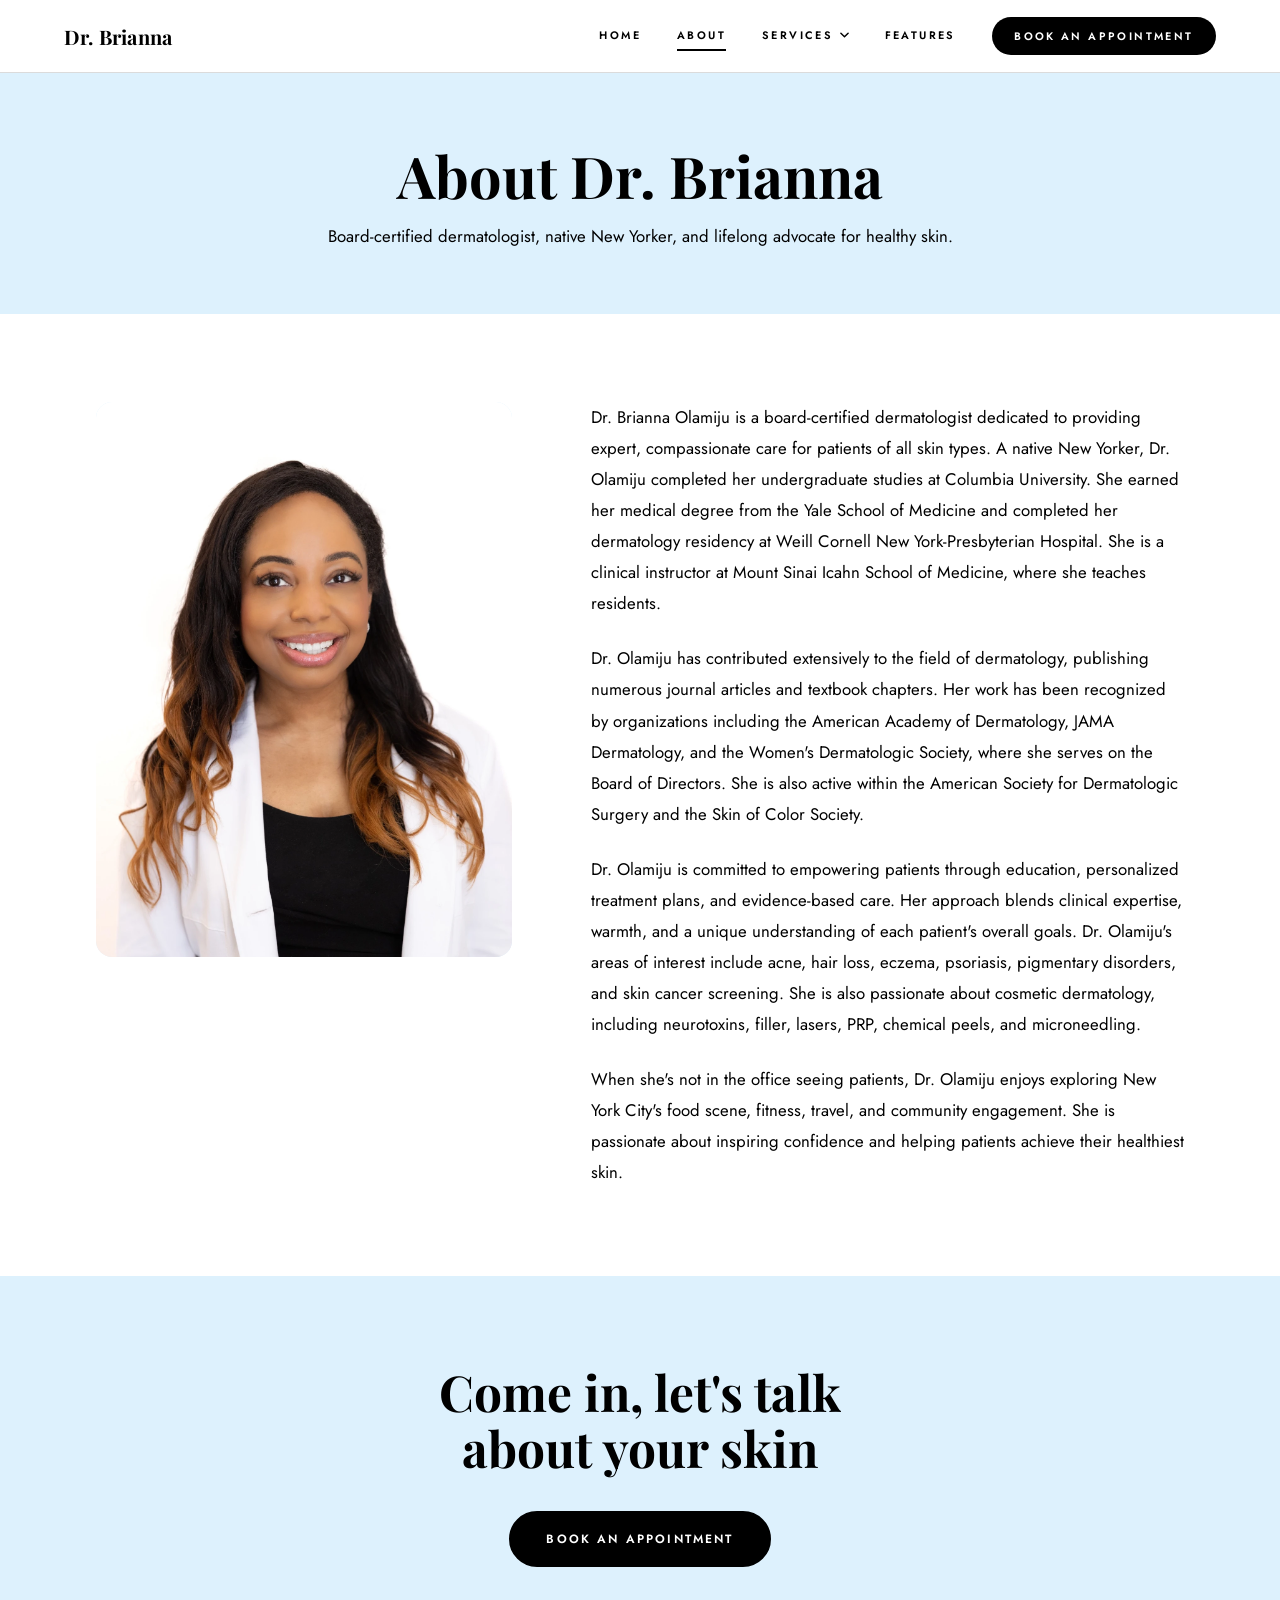
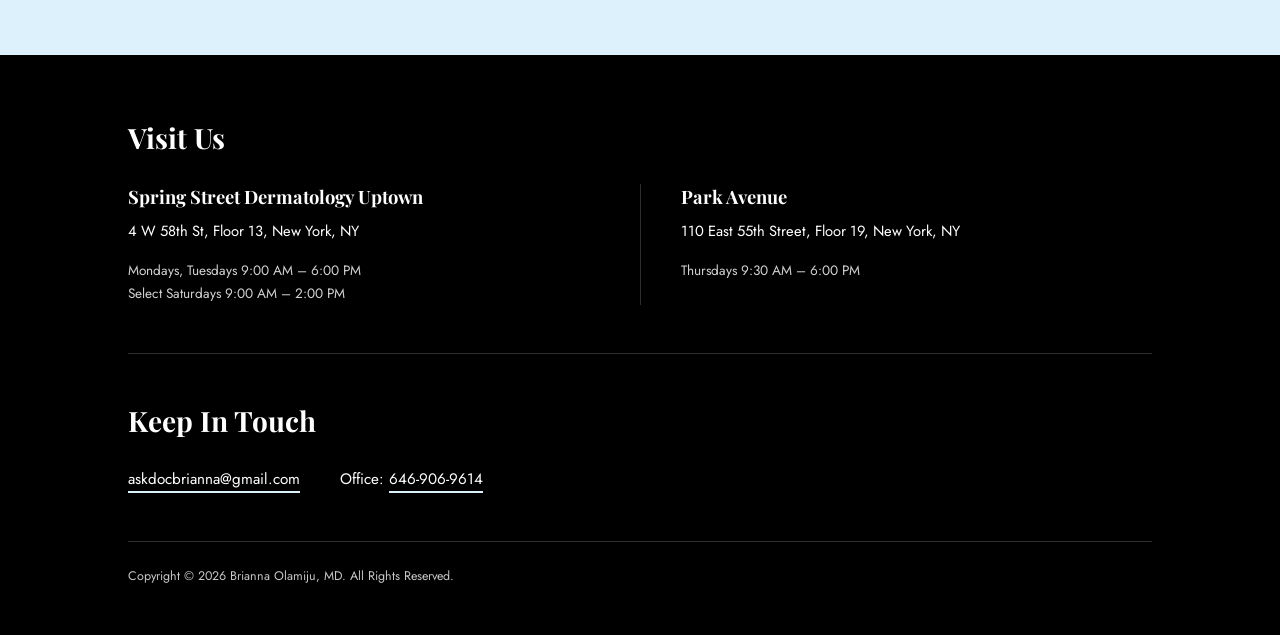
==== about.html @ 7b549f82 "Rebuild site as Dr. Brianna dermatology from Eagle Point template Strips all Eagle Point Coaching co" ====
<!DOCTYPE html>
<html lang="en">
<head>
<meta charset="UTF-8">
<meta name="viewport" content="width=device-width, initial-scale=1.0">
<title>About Dr. Brianna Olamiju | Board-Certified Dermatologist</title>
<meta name="description" content="Meet Dr. Brianna Olamiju, a board-certified medical and cosmetic dermatologist in New York City dedicated to expert, compassionate care for patients of all skin types.">
<link rel="preconnect" href="https://fonts.googleapis.com">
<link rel="preconnect" href="https://fonts.gstatic.com" crossorigin>
<link href="https://fonts.googleapis.com/css2?family=Playfair+Display:ital,wght@0,400;0,600;0,700;1,400&family=Jost:wght@300;400;500;600&display=swap" rel="stylesheet">
<link rel="stylesheet" href="styles.css">
</head>
<body>

<!-- Shared top nav, injected by script.js -->
<div id="site-nav"></div>

<main>

  <header class="page-head">
    <div class="page-head-inner">
      <h1 class="page-title">About Dr. Brianna</h1>
      <p class="page-subtitle">Board-certified dermatologist, native New Yorker, and lifelong advocate for healthy skin.</p>
    </div>
  </header>

  <section class="section">
    <div class="section-inner">
      <div class="about-split">

        <div class="about-photo-col">
          <!-- ===== PHOTO SLOT: DR. BRIANNA PORTRAIT =====
               To swap: replace the src below with the new file in images/.
               Keep the .portrait-photo class — it holds the 3:4 box the
               layout reserves, so a different crop won't reflow the page.
               If the image is ever missing, the stand-in box is the
               commented-out div directly beneath. -->
          <img class="portrait-photo" src="images/dr-brianna-olamiju.webp" alt="Dr. Brianna Olamiju, board-certified dermatologist">
          <!-- <div class="media-placeholder media-portrait">Dr. Brianna photo</div> -->
          <!-- ===== END PHOTO SLOT ===== -->
        </div>

        <div class="about-body">
          <p>
            Dr. Brianna Olamiju is a board-certified dermatologist dedicated to
            providing expert, compassionate care for patients of all skin types. A
            native New Yorker, Dr. Olamiju completed her undergraduate studies at
            Columbia University. She earned her medical degree from the Yale School
            of Medicine and completed her dermatology residency at Weill Cornell
            New York-Presbyterian Hospital. She is a clinical instructor at Mount
            Sinai Icahn School of Medicine, where she teaches residents.
          </p>
          <p>
            Dr. Olamiju has contributed extensively to the field of dermatology,
            publishing numerous journal articles and textbook chapters. Her work has
            been recognized by organizations including the American Academy of
            Dermatology, JAMA Dermatology, and the Women's Dermatologic Society,
            where she serves on the Board of Directors. She is also active within the
            American Society for Dermatologic Surgery and the Skin of Color Society.
          </p>
          <p>
            Dr. Olamiju is committed to empowering patients through education,
            personalized treatment plans, and evidence-based care. Her approach blends
            clinical expertise, warmth, and a unique understanding of each patient's
            overall goals. Dr. Olamiju's areas of interest include acne, hair loss,
            eczema, psoriasis, pigmentary disorders, and skin cancer screening. She is
            also passionate about cosmetic dermatology, including neurotoxins, filler,
            lasers, PRP, chemical peels, and microneedling.
          </p>
          <p>
            When she's not in the office seeing patients, Dr. Olamiju enjoys exploring
            New York City's food scene, fitness, travel, and community engagement. She
            is passionate about inspiring confidence and helping patients achieve their
            healthiest skin.
          </p>
        </div>

      </div>
    </div>
  </section>

  <section class="section section-tint cta-section">
    <div class="section-inner section-inner-narrow">
      <h2 class="cta-heading">Come in, let's talk about your skin</h2>
      <a class="btn" href="https://springstderm.com/physicians/dr-olamiju/" target="_blank" rel="noopener noreferrer">Book An Appointment</a>
    </div>
  </section>

</main>

<!-- Shared footer, injected by script.js -->
<div id="site-footer"></div>

<script src="script.js"></script>
</body>
</html>
---- styles.css ----
/* ==========================================================================
   Dr. Brianna — Medical & Cosmetic Dermatology
   --------------------------------------------------------------------------
   Palette roles (strict):
     --white  page background, dominant surface
     --black  ALL text, buttons, nav, primary structure
     --tint   NON-TEXT ONLY — section washes, hover states, borders, accents.
              Black text on --tint passes contrast, so --tint may carry a full
              section background; text is never coloured --tint.
   Homepage sections alternate --white / --tint down the page.
   ========================================================================== */

:root {
  --white: #FFFFFF;
  --black: #000000;
  --tint:  #DDF1FD;

  /* derived, still black ink — used for secondary copy and hairlines */
  --black-soft: rgba(0, 0, 0, 0.66);
  --rule: rgba(0, 0, 0, 0.14);
  --rule-tint: #DDF1FD;
  --shadow: 0 14px 34px rgba(0, 0, 0, 0.10);

  --serif: 'Playfair Display', Georgia, serif;
  --sans: 'Jost', Helvetica, Arial, sans-serif;

  --nav-h: 4.5rem;
}

* { box-sizing: border-box; }

html { scroll-behavior: smooth; }

html, body { margin: 0; padding: 0; }

@media (prefers-reduced-motion: reduce) {
  html { scroll-behavior: auto; }
}

body {
  font-family: var(--sans);
  color: var(--black);
  background: var(--white);
  overflow-x: hidden;
}

a { color: inherit; text-decoration: none; }

ul { list-style: none; margin: 0; padding: 0; }

img { max-width: 100%; }

@keyframes fadeInUp {
  from { opacity: 0; transform: translateY(24px); }
  to   { opacity: 1; transform: translateY(0); }
}

@keyframes fadeIn {
  from { opacity: 0; }
  to   { opacity: 1; }
}

/* ---------- SHARED SECTION SHELL ---------- */

/* Every band on the site is a .section; the wash alternates by adding
   .section-tint. No section is full-viewport-height — this site's content
   is page-based rather than a single scrolling deck. */
.section {
  width: 100%;
  background: var(--white);
  padding: 5.5rem 2rem;
}

.section-tint {
  background: var(--tint);
}

.section-inner {
  max-width: 68rem;
  margin: 0 auto;
}

.section-inner-narrow {
  max-width: 46rem;
}

.eyebrow {
  text-transform: uppercase;
  letter-spacing: 0.35em;
  font-size: 0.7rem;
  color: var(--black-soft);
  font-weight: 600;
  margin: 0 0 1.25rem;
}

.section-heading {
  font-family: var(--serif);
  font-weight: 700;
  font-size: clamp(2.1rem, 3.6vw, 3.1rem);
  line-height: 1.08;
  margin: 0 0 1.75rem;
  color: var(--black);
  text-wrap: balance;
}

.section-heading-center {
  text-align: center;
}

.body-text {
  font-size: 1rem;
  line-height: 1.75;
  color: var(--black);
  margin: 0 0 1.25rem;
  max-width: 42rem;
}

.body-text:last-child { margin-bottom: 0; }

/* The standard "keep going" link: black ink, tint underline. */
.text-link {
  display: inline-block;
  margin-top: 0.5rem;
  font-size: 0.85rem;
  font-weight: 600;
  letter-spacing: 0.05em;
  color: var(--black);
  border-bottom: 2px solid var(--tint);
  padding-bottom: 2px;
  transition: border-color 0.2s ease;
}

.text-link:hover,
.text-link:focus-visible {
  border-bottom-color: var(--black);
}

.btn {
  display: inline-block;
  background: var(--black);
  color: var(--white);
  padding: 1.05rem 2.2rem;
  border-radius: 999px;
  font-size: 0.75rem;
  font-weight: 600;
  letter-spacing: 0.18em;
  text-transform: uppercase;
  border: 2px solid var(--black);
  transition: background 0.25s ease, color 0.25s ease, transform 0.2s ease;
}

.btn:hover,
.btn:focus-visible {
  background: var(--tint);
  color: var(--black);
  transform: translateY(-2px);
}

:focus-visible {
  outline: 2px solid var(--black);
  outline-offset: 3px;
}

/* ---------- TOP NAV (persistent, injected by script.js) ---------- */

#site-nav { display: block; }

.topnav {
  position: sticky;
  top: 0;
  z-index: 50;
  background: var(--white);
  border-bottom: 1px solid var(--rule);
}

.topnav-inner {
  max-width: 76rem;
  margin: 0 auto;
  min-height: var(--nav-h);
  padding: 0 2rem;
  display: flex;
  align-items: center;
  gap: 2rem;
}

/* "Dr. Brianna" set as type — there is no logo image yet, and no
   directional/script motif has been chosen for this site. */
.nav-brand {
  font-family: var(--serif);
  font-weight: 700;
  font-size: 1.25rem;
  letter-spacing: 0.01em;
  color: var(--black);
  white-space: nowrap;
  flex: 0 0 auto;
}

.nav-links {
  display: flex;
  align-items: center;
  gap: 2.25rem;
  margin-left: auto;
}

/* Never wrap: the row holds its natural width so a viewport too narrow
   for the full menu overflows measurably, which is the signal script.js
   uses to swap in the hamburger (see fitNav). */
.nav-links > li { flex: 0 0 auto; }

.nav-link,
.nav-dropdown-toggle {
  display: flex;
  align-items: center;
  gap: 0.4rem;
  white-space: nowrap;
  background: none;
  border: none;
  padding: 0.35rem 0;
  cursor: pointer;
  font-family: var(--sans);
  font-size: 0.68rem;
  font-weight: 600;
  letter-spacing: 0.22em;
  text-transform: uppercase;
  color: var(--black);
  border-bottom: 2px solid transparent;
  transition: border-color 0.2s ease;
}

.nav-link:hover,
.nav-link:focus-visible,
.nav-dropdown-toggle:hover,
.nav-dropdown-toggle:focus-visible,
.nav-link.is-current {
  border-bottom-color: var(--tint);
}

.nav-link.is-current { border-bottom-color: var(--black); }

.nav-cta {
  padding: 0.7rem 1.4rem;
  border-radius: 999px;
  background: var(--black);
  color: var(--white);
  border-bottom: none;
  transition: background 0.2s ease, color 0.2s ease;
}

.nav-cta:hover,
.nav-cta:focus-visible {
  background: var(--tint);
  color: var(--black);
  border-bottom: none;
}

.nav-dropdown { position: relative; }

.nav-dropdown-toggle .chev {
  width: 9px;
  height: 6px;
  flex-shrink: 0;
  transition: transform 0.25s ease;
}

.nav-dropdown.open .chev { transform: rotate(180deg); }

.nav-dropdown-panel {
  display: none;
  position: absolute;
  top: calc(100% + 0.9rem);
  left: -1rem;
  min-width: 11rem;
  background: var(--white);
  border: 1px solid var(--tint);
  border-radius: 12px;
  padding: 0.9rem 1.2rem;
  box-shadow: var(--shadow);
  z-index: 60;
}

.nav-dropdown.open .nav-dropdown-panel { display: block; }

.nav-dropdown-panel li + li { margin-top: 0.55rem; }

.nav-dropdown-panel a {
  display: inline-block;
  font-size: 0.85rem;
  font-weight: 500;
  color: var(--black);
  white-space: nowrap;
  border-bottom: 2px solid var(--tint);
  padding-bottom: 1px;
  transition: border-color 0.2s ease;
}

.nav-dropdown-panel a:hover,
.nav-dropdown-panel a:focus-visible { border-bottom-color: var(--black); }

/* ---------- MOBILE NAV (hamburger fallback) ---------- */

.mobile-nav {
  display: none;
  position: relative;
  margin-left: auto;
}

/* swap driven by measured overflow in script.js, not a width guess */
.nav-collapsed .nav-links { display: none; }
.nav-collapsed .mobile-nav { display: block; }

.nav-toggle {
  display: flex;
  flex-direction: column;
  justify-content: center;
  align-items: center;
  gap: 4px;
  /* 44px square: smallest comfortable thumb target */
  width: 44px;
  height: 44px;
  background: var(--white);
  border: 1px solid var(--tint);
  border-radius: 8px;
  padding: 0;
  cursor: pointer;
}

.nav-toggle .bar {
  width: 20px;
  height: 2px;
  border-radius: 2px;
  background: var(--black);
}

.mobile-menu {
  position: absolute;
  top: calc(100% + 0.6rem);
  right: 0;
  min-width: 15rem;
  background: var(--white);
  border: 1px solid var(--tint);
  border-radius: 12px;
  padding: 1.1rem 1.4rem;
  box-shadow: var(--shadow);
  z-index: 60;
}

.mobile-menu-link {
  display: block;
  margin-top: 0.9rem;
  font-size: 0.68rem;
  font-weight: 600;
  letter-spacing: 0.22em;
  text-transform: uppercase;
  color: var(--black);
  border-bottom: 2px solid var(--tint);
  padding-bottom: 2px;
  width: fit-content;
}

.mobile-menu > :first-child { margin-top: 0; }

.mobile-menu h4 {
  margin: 1.1rem 0 0.55rem;
  font-size: 0.68rem;
  font-weight: 600;
  letter-spacing: 0.22em;
  text-transform: uppercase;
  color: var(--black);
}

.mobile-menu ul li { margin-bottom: 0.5rem; }
.mobile-menu ul li:last-child { margin-bottom: 0; }

.mobile-menu ul li a {
  display: inline-block;
  font-size: 0.85rem;
  font-weight: 500;
  color: var(--black);
  border-bottom: 2px solid var(--tint);
  padding-bottom: 1px;
}

.mobile-menu ul li a:hover,
.mobile-menu-link:hover { border-bottom-color: var(--black); }

/* ---------- HERO ---------- */

.hero {
  display: flex;
  flex-direction: column;
  align-items: center;
  justify-content: center;
  text-align: center;
  background: var(--white);
  padding: 7rem 2rem 8rem;
  min-height: calc(82vh - var(--nav-h));
}

.hero-name {
  font-family: var(--serif);
  font-weight: 700;
  font-size: clamp(3rem, 9vw, 6.5rem);
  line-height: 1;
  letter-spacing: -0.01em;
  margin: 0;
  color: var(--black);
  opacity: 0;
  animation: fadeInUp 0.9s ease forwards;
  animation-delay: 0.15s;
}

.hero-tagline {
  font-family: var(--serif);
  font-style: italic;
  font-weight: 400;
  font-size: clamp(1.25rem, 2.6vw, 1.85rem);
  line-height: 1.3;
  margin: 1.5rem 0 0;
  color: var(--black);
  opacity: 0;
  animation: fadeInUp 0.9s ease forwards;
  animation-delay: 0.5s;
}

.hero-subheading {
  margin: 1.75rem 0 0;
  text-transform: uppercase;
  letter-spacing: 0.3em;
  font-size: 0.75rem;
  font-weight: 500;
  color: var(--black);
  opacity: 0;
  animation: fadeInUp 0.9s ease forwards;
  animation-delay: 0.85s;
}

/* a short tint rule under the subheading: accent, never ink */
.hero-rule {
  display: block;
  width: 4.5rem;
  height: 4px;
  border-radius: 2px;
  background: var(--tint);
  margin: 2.25rem 0 0;
  opacity: 0;
  animation: fadeIn 0.9s ease forwards;
  animation-delay: 1.1s;
}

/* ---------- SERVICE CARDS ---------- */

.card-grid {
  display: grid;
  grid-template-columns: repeat(2, minmax(0, 1fr));
  gap: 1.75rem;
  margin-top: 2.5rem;
}

.service-card {
  display: flex;
  flex-direction: column;
  gap: 0.9rem;
  padding: 2.5rem 2.25rem;
  background: var(--white);
  border: 1px solid var(--tint);
  border-radius: 16px;
  transition: transform 0.25s ease, box-shadow 0.25s ease, background 0.25s ease;
}

.service-card:hover {
  transform: translateY(-4px);
  box-shadow: var(--shadow);
  background: var(--tint);
}

.service-card h3 {
  font-family: var(--serif);
  font-weight: 700;
  font-size: 1.6rem;
  margin: 0;
  color: var(--black);
}

.service-card p {
  margin: 0;
  font-size: 0.98rem;
  line-height: 1.7;
  color: var(--black);
}

.service-card .text-link { margin-top: auto; padding-top: 0.75rem; }

/* ---------- SPLIT ROW (copy beside a media slot) ---------- */

.split {
  display: grid;
  grid-template-columns: minmax(0, 1fr) minmax(0, 1fr);
  gap: 3rem;
  align-items: center;
}

.split-wide-text { grid-template-columns: 1.1fr 0.9fr; }

/* Media placeholders ------------------------------------------------------
   These boxes reserve the real asset's aspect ratio, so dropping the final
   video/photo in changes the contents without reflowing the page. */
.media-placeholder {
  display: flex;
  align-items: center;
  justify-content: center;
  width: 100%;
  background: var(--tint);
  border: 1px dashed rgba(0, 0, 0, 0.25);
  border-radius: 16px;
  color: var(--black-soft);
  font-size: 0.75rem;
  font-weight: 600;
  letter-spacing: 0.22em;
  text-transform: uppercase;
  text-align: center;
  padding: 1rem;
}

.media-video { aspect-ratio: 16 / 9; }

.media-portrait { aspect-ratio: 3 / 4; max-width: 26rem; }

/* the real portrait, once dropped in, occupies the same slot */
.portrait-photo {
  display: block;
  width: 100%;
  max-width: 26rem;
  aspect-ratio: 3 / 4;
  object-fit: cover;
  object-position: center top;
  border-radius: 16px;
  background: var(--tint);
}

/* ---------- SOCIAL LINKS ---------- */

.social-row {
  display: flex;
  flex-wrap: wrap;
  justify-content: center;
  gap: 1.25rem;
  margin-top: 2.25rem;
}

.social-link {
  display: inline-flex;
  align-items: center;
  gap: 0.75rem;
  min-height: 44px;
  padding: 0.9rem 1.6rem;
  border: 2px solid var(--black);
  border-radius: 999px;
  font-size: 0.72rem;
  font-weight: 600;
  letter-spacing: 0.2em;
  text-transform: uppercase;
  color: var(--black);
  background: var(--white);
  transition: background 0.2s ease, transform 0.2s ease;
}

.social-link:hover,
.social-link:focus-visible {
  background: var(--tint);
  transform: translateY(-2px);
}

.social-link svg {
  width: 20px;
  height: 20px;
  flex-shrink: 0;
  fill: currentColor;
}

/* ---------- INSTAGRAM TILE ROW (static placeholder) ---------- */

.ig-grid {
  display: grid;
  grid-template-columns: repeat(auto-fit, minmax(10rem, 1fr));
  gap: 1rem;
  margin-top: 2.25rem;
}

.ig-tile {
  display: flex;
  align-items: center;
  justify-content: center;
  aspect-ratio: 1 / 1;
  background: #EDEDED;
  border: 1px solid var(--rule);
  border-radius: 10px;
  font-size: 0.65rem;
  font-weight: 600;
  letter-spacing: 0.16em;
  text-transform: uppercase;
  color: var(--black-soft);
  text-align: center;
  padding: 0.5rem;
}

/* ---------- AS SEEN IN ---------- */

.logo-row {
  display: grid;
  grid-template-columns: repeat(4, minmax(0, 1fr));
  gap: 1.25rem;
  margin: 2.5rem 0 2.25rem;
}

.logo-box {
  display: flex;
  align-items: center;
  justify-content: center;
  min-height: 6rem;
  padding: 1rem;
  background: var(--white);
  border: 1px solid var(--tint);
  border-radius: 12px;
  font-family: var(--serif);
  font-weight: 600;
  font-size: 1.05rem;
  color: var(--black);
  text-align: center;
}

.media-contact {
  margin: 0;
  font-size: 0.92rem;
  line-height: 1.7;
  color: var(--black);
  text-align: center;
}

.inline-link {
  color: var(--black);
  border-bottom: 2px solid var(--tint);
  padding-bottom: 1px;
  font-weight: 600;
  transition: border-color 0.2s ease;
}

.inline-link:hover,
.inline-link:focus-visible { border-bottom-color: var(--black); }

/* ---------- TESTIMONIALS ---------- */

.quote-stack {
  display: flex;
  flex-direction: column;
  gap: 2.75rem;
  margin-top: 2.5rem;
}

.quote-block {
  width: 62%;
  margin: 0;
}

.quote-left  { align-self: flex-start; text-align: left; }
.quote-right { align-self: flex-end;   text-align: right; }

.quote-block blockquote {
  margin: 0;
  font-family: var(--serif);
  font-style: italic;
  font-weight: 400;
  font-size: clamp(1.02rem, 1.45vw, 1.22rem);
  line-height: 1.65;
  color: var(--black);
  text-wrap: pretty;
}

.quote-attribution {
  margin-top: 1rem;
  font-size: 0.72rem;
  letter-spacing: 0.2em;
  text-transform: uppercase;
  font-weight: 600;
  color: var(--black-soft);
}

/* ---------- CLOSING CTA ---------- */

.cta-section { text-align: center; }

.cta-heading {
  font-family: var(--serif);
  font-weight: 700;
  font-size: clamp(2rem, 4vw, 3.1rem);
  line-height: 1.12;
  margin: 0 0 2.25rem;
  color: var(--black);
  text-wrap: balance;
}

/* ---------- SUBPAGE HEAD ---------- */

.page-head {
  background: var(--tint);
  padding: 4.5rem 2rem 4rem;
  text-align: center;
}

.page-head-inner { max-width: 56rem; margin: 0 auto; }

.page-title {
  font-family: var(--serif);
  font-weight: 700;
  font-size: clamp(2.4rem, 5vw, 3.6rem);
  line-height: 1.05;
  margin: 0;
  color: var(--black);
  text-wrap: balance;
}

.page-subtitle {
  margin: 1.1rem 0 0;
  font-size: 1.05rem;
  line-height: 1.6;
  color: var(--black);
  text-wrap: balance;
}

/* ---------- ABOUT PAGE ---------- */

.about-split {
  display: grid;
  grid-template-columns: 0.85fr 1.15fr;
  gap: 3.5rem;
  align-items: start;
}

.about-photo-col { position: sticky; top: calc(var(--nav-h) + 2rem); }

.about-body p {
  font-size: 1.05rem;
  line-height: 1.85;
  color: var(--black);
  margin: 0 0 1.5rem;
}

.about-body p:last-child { margin-bottom: 0; }

/* ---------- SERVICES PAGES (scannable pill lists) ---------- */

.service-group + .service-group { margin-top: 3.5rem; }

.group-heading {
  font-family: var(--serif);
  font-weight: 700;
  font-size: 1.85rem;
  margin: 0 0 0.35rem;
  color: var(--black);
}

.group-rule {
  display: block;
  width: 3.5rem;
  height: 4px;
  border-radius: 2px;
  background: var(--tint);
  margin: 0 0 1.5rem;
}

/* On a tint band the rule would disappear, so it inks black there. */
.section-tint .group-rule,
.section-tint .hero-rule { background: var(--black); }

.subgroup + .subgroup { margin-top: 2rem; }

.subgroup-heading {
  font-size: 0.72rem;
  font-weight: 600;
  letter-spacing: 0.22em;
  text-transform: uppercase;
  color: var(--black);
  margin: 0 0 1rem;
}

/* Pills, not prose: these lists are long and meant to be scanned. */
.pill-list {
  display: flex;
  flex-wrap: wrap;
  gap: 0.6rem;
}

.pill-list li {
  padding: 0.6rem 1.1rem;
  background: var(--tint);
  border: 1px solid var(--tint);
  border-radius: 999px;
  font-size: 0.9rem;
  line-height: 1.35;
  color: var(--black);
}

/* inverted on a tint band so the pills stay legible against the wash */
.section-tint .pill-list li {
  background: var(--white);
  border-color: var(--white);
}

/* ---------- FEATURES PAGE ---------- */

.placeholder-note {
  margin-top: 2.5rem;
  padding: 2.5rem 2rem;
  background: var(--tint);
  border: 1px dashed rgba(0, 0, 0, 0.25);
  border-radius: 16px;
  text-align: center;
}

.placeholder-note p {
  margin: 0;
  font-size: 0.95rem;
  line-height: 1.7;
  color: var(--black);
}

.placeholder-note p + p { margin-top: 0.75rem; }

/* ---------- SITE FOOTER (persistent, injected by script.js) ---------- */

.site-footer {
  background: var(--black);
  color: var(--white);
}

.site-footer-inner {
  max-width: 68rem;
  margin: 0 auto;
  padding: 4rem 2rem 3rem;
}

.footer-heading {
  font-family: var(--serif);
  font-weight: 700;
  font-size: 1.75rem;
  margin: 0 0 1.75rem;
  color: var(--white);
}

.footer-block + .footer-block {
  margin-top: 3rem;
  padding-top: 3rem;
  border-top: 1px solid rgba(255, 255, 255, 0.18);
}

/* two locations, side by side on desktop with a divider between them */
.locations {
  display: grid;
  grid-template-columns: repeat(2, minmax(0, 1fr));
  gap: 0;
}

.location {
  padding: 0 2.5rem;
}

.location:first-child { padding-left: 0; }

.location + .location {
  border-left: 1px solid rgba(255, 255, 255, 0.18);
  padding-right: 0;
}

.location h4 {
  font-family: var(--serif);
  font-weight: 700;
  font-size: 1.15rem;
  margin: 0 0 0.65rem;
  color: var(--white);
}

.location address {
  font-style: normal;
  font-size: 0.92rem;
  line-height: 1.7;
  color: var(--white);
  margin: 0 0 0.9rem;
}

.location-hours { margin: 0; }

.location-hours li {
  font-size: 0.85rem;
  line-height: 1.7;
  color: rgba(255, 255, 255, 0.82);
}

.footer-contact {
  display: flex;
  flex-wrap: wrap;
  gap: 0.5rem 2.5rem;
  margin: 0;
}

.footer-contact li {
  font-size: 0.95rem;
  line-height: 1.7;
  color: var(--white);
}

.footer-link {
  color: var(--white);
  border-bottom: 2px solid var(--tint);
  padding-bottom: 1px;
  transition: border-color 0.2s ease;
}

.footer-link:hover,
.footer-link:focus-visible { border-bottom-color: var(--white); }

.site-footer :focus-visible { outline-color: var(--tint); }

.footer-credit {
  margin: 3rem 0 0;
  padding-top: 1.5rem;
  border-top: 1px solid rgba(255, 255, 255, 0.18);
  font-size: 0.78rem;
  line-height: 1.7;
  color: rgba(255, 255, 255, 0.78);
}

/* ---------- REDUCED MOTION ---------- */

.reduced-motion .hero-name,
.reduced-motion .hero-tagline,
.reduced-motion .hero-subheading,
.reduced-motion .hero-rule {
  animation: none !important;
  opacity: 1 !important;
  transform: none !important;
}

.reduced-motion .service-card:hover,
.reduced-motion .social-link:hover,
.reduced-motion .btn:hover { transform: none; }

/* ---------- RESPONSIVE: BELOW 900px ---------- */

@media (max-width: 900px) {
  .about-split {
    grid-template-columns: minmax(0, 1fr);
    gap: 2.5rem;
  }

  .about-photo-col { position: static; }

  .portrait-photo,
  .media-portrait { max-width: 22rem; margin: 0 auto; }

  .split,
  .split-wide-text {
    grid-template-columns: minmax(0, 1fr);
    gap: 2rem;
  }

  .card-grid { grid-template-columns: minmax(0, 1fr); }

  .logo-row { grid-template-columns: repeat(2, minmax(0, 1fr)); }

  /* stacked, with the divider moving from the side to between them */
  .locations { grid-template-columns: minmax(0, 1fr); }

  .location { padding: 0; }

  .location + .location {
    border-left: none;
    border-top: 1px solid rgba(255, 255, 255, 0.18);
    margin-top: 2rem;
    padding-top: 2rem;
  }
}

/* ---------- RESPONSIVE: BELOW 768px ---------- */

@media (max-width: 768px) {
  .section { padding: 3.5rem 1.5rem; }

  .hero { padding: 4.5rem 1.5rem 5rem; min-height: 0; }

  .topnav-inner { padding: 0 1.5rem; gap: 1rem; }

  /* fallback for the no-JS case; with script.js running, fitNav has
     already collapsed the nav well before this width */
  .nav-links { display: none; }
  .mobile-nav { display: block; }

  .page-head { padding: 3rem 1.5rem; }

  /* one column, flush left — right-ragged body copy reads poorly on a
     phone, so the alternating alignment gives way to plain readability */
  .quote-block { width: 100%; text-align: left; }

  .service-card { padding: 2rem 1.5rem; }

  .site-footer-inner { padding: 3rem 1.5rem 2.5rem; }

  /* ----- touch targets -----
     Standalone controls reach 44px. Links inside a sentence are left
     alone: padding them to 44px would overlap the lines above and below,
     and WCAG exempts inline links for exactly that reason. */
  .mobile-menu ul li a,
  .mobile-menu-link,
  .text-link {
    display: inline-flex;
    align-items: center;
    min-height: 44px;
  }

  .mobile-menu ul li { margin-bottom: 0; }
  .mobile-menu h4 { margin: 0.75rem 0 0; }
}

@media (max-width: 480px) {
  .logo-row { grid-template-columns: minmax(0, 1fr); }
  .footer-contact { gap: 0.5rem; flex-direction: column; }
}
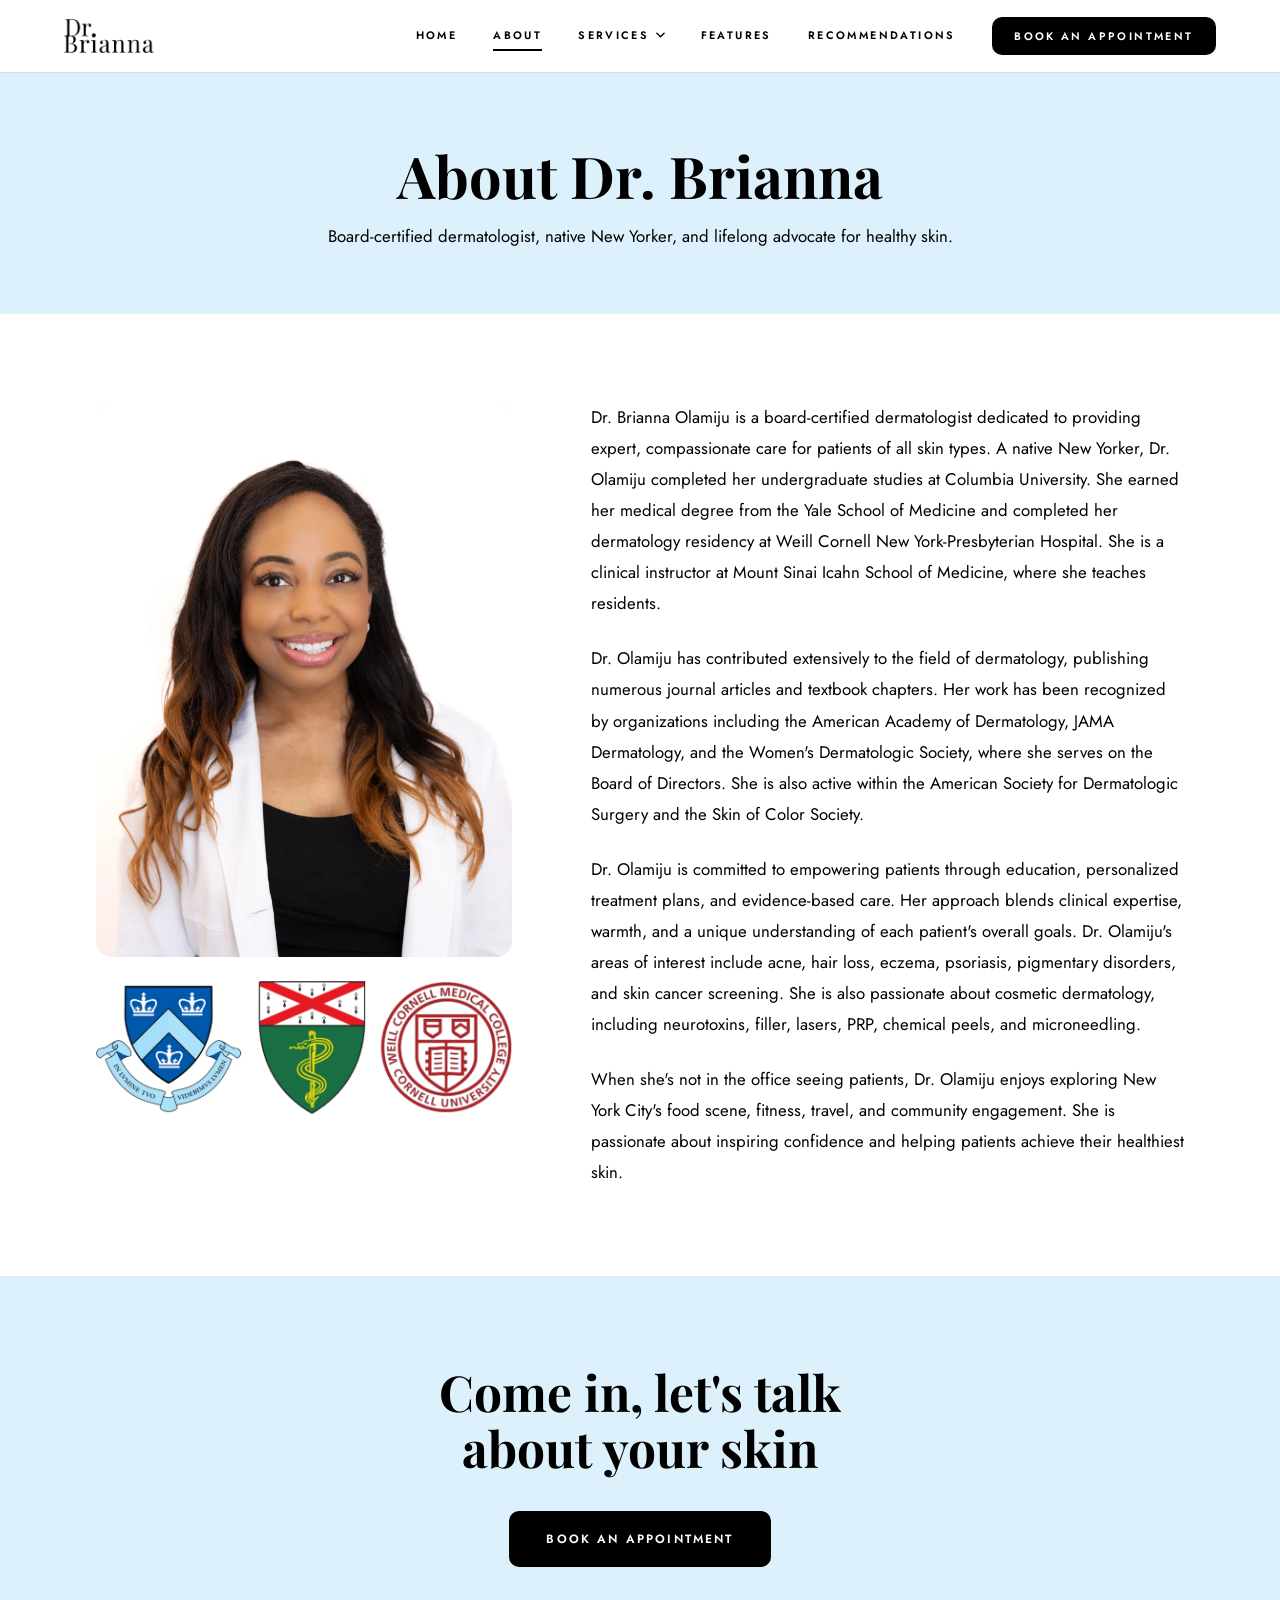
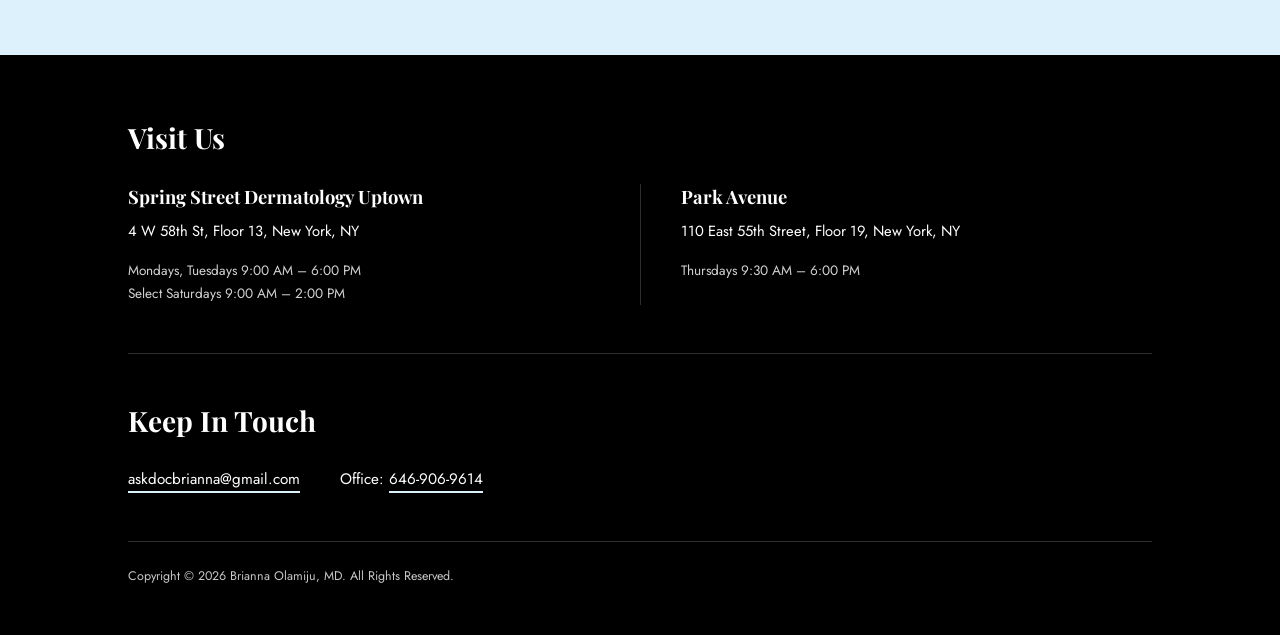
==== commit 085a0e76: "Add school crests under the About page portrait Columbia, Yale School of Medicine, and Weill Cornell" ====
--- a/about.html
+++ b/about.html
@@ -38,6 +38,12 @@
           <img class="portrait-photo" src="images/dr-brianna-olamiju.webp" alt="Dr. Brianna Olamiju, board-certified dermatologist">
           <!-- <div class="media-placeholder media-portrait">Dr. Brianna photo</div> -->
           <!-- ===== END PHOTO SLOT ===== -->
+
+          <!-- Columbia, Yale, and Weill Cornell — the three schools named
+               in her bio just above. Sits in the same sticky column as the
+               photo, so it scrolls/sticks together with her, right beneath
+               it, rather than as a separate element with its own timing. -->
+          <img class="school-crests" src="images/school-crests.webp" alt="Columbia University, Yale School of Medicine, and Weill Cornell Medical College crests">
         </div>
 
         <div class="about-body">
--- a/styles.css
+++ b/styles.css
@@ -140,7 +140,7 @@
   background: var(--black);
   color: var(--white);
   padding: 1.05rem 2.2rem;
-  border-radius: 999px;
+  border-radius: 10px;
   font-size: 0.75rem;
   font-weight: 600;
   letter-spacing: 0.18em;
@@ -183,16 +183,16 @@
   gap: 2rem;
 }
 
-/* "Dr. Brianna" set as type — there is no logo image yet, and no
-   directional/script motif has been chosen for this site. */
 .nav-brand {
-  font-family: var(--serif);
-  font-weight: 700;
-  font-size: 1.25rem;
-  letter-spacing: 0.01em;
-  color: var(--black);
-  white-space: nowrap;
+  display: flex;
+  align-items: center;
   flex: 0 0 auto;
+}
+
+.nav-logo {
+  display: block;
+  height: 2.1rem;
+  width: auto;
 }
 
 .nav-links {
@@ -239,7 +239,7 @@
 
 .nav-cta {
   padding: 0.7rem 1.4rem;
-  border-radius: 999px;
+  border-radius: 10px;
   background: var(--black);
   color: var(--white);
   border-bottom: none;
@@ -359,47 +359,57 @@
 
 .mobile-menu > :first-child { margin-top: 0; }
 
-.mobile-menu h4 {
-  margin: 1.1rem 0 0.55rem;
-  font-size: 0.68rem;
-  font-weight: 600;
-  letter-spacing: 0.22em;
-  text-transform: uppercase;
-  color: var(--black);
-}
-
-.mobile-menu ul li { margin-bottom: 0.5rem; }
-.mobile-menu ul li:last-child { margin-bottom: 0; }
-
-.mobile-menu ul li a {
-  display: inline-block;
-  font-size: 0.85rem;
-  font-weight: 500;
-  color: var(--black);
-  border-bottom: 2px solid var(--tint);
-  padding-bottom: 1px;
-}
-
-.mobile-menu ul li a:hover,
 .mobile-menu-link:hover { border-bottom-color: var(--black); }
 
+/* Book an Appointment gets a filled pill instead of the plain underlined
+   link every other entry uses, so the one action on this menu stands out
+   rather than reading as just the last item in the list. */
+.mobile-menu-cta {
+  justify-content: center;
+  width: 100%;
+  margin-top: 1.5rem;
+  padding: 0.9rem 1rem;
+  border-radius: 10px;
+  background: var(--black);
+  color: var(--white);
+  border-bottom: none;
+  letter-spacing: 0.1em;
+  white-space: nowrap;
+}
+
+.mobile-menu-cta:hover {
+  background: var(--tint);
+  color: var(--black);
+}
+
 /* ---------- HERO ---------- */
 
+/* No bottom padding: the portrait bleeds all the way to the section's
+   own bottom edge (see .hero-portrait-wrap's align-self below), rather
+   than floating with a gap underneath it. */
 .hero {
-  display: flex;
-  flex-direction: column;
+  background: var(--white);
+  padding: 4rem 2rem 0;
+}
+
+.hero-inner {
+  max-width: 76rem;
+  margin: 0 auto;
+  min-height: calc(82vh - var(--nav-h));
+  display: grid;
+  grid-template-columns: 1.05fr 0.95fr;
   align-items: center;
-  justify-content: center;
-  text-align: center;
-  background: var(--white);
-  padding: 7rem 2rem 8rem;
-  min-height: calc(82vh - var(--nav-h));
+  gap: 2.5rem;
+}
+
+.hero-copy {
+  text-align: left;
 }
 
 .hero-name {
   font-family: var(--serif);
   font-weight: 700;
-  font-size: clamp(3rem, 9vw, 6.5rem);
+  font-size: clamp(2.75rem, 6.4vw, 5.25rem);
   line-height: 1;
   letter-spacing: -0.01em;
   margin: 0;
@@ -413,7 +423,7 @@
   font-family: var(--serif);
   font-style: italic;
   font-weight: 400;
-  font-size: clamp(1.25rem, 2.6vw, 1.85rem);
+  font-size: clamp(1.15rem, 2.2vw, 1.65rem);
   line-height: 1.3;
   margin: 1.5rem 0 0;
   color: var(--black);
@@ -445,6 +455,32 @@
   opacity: 0;
   animation: fadeIn 0.9s ease forwards;
   animation-delay: 1.1s;
+}
+
+.hero-cta {
+  margin-top: 2.25rem;
+  opacity: 0;
+  animation: fadeInUp 0.9s ease forwards;
+  animation-delay: 1.3s;
+}
+
+/* align-self (not the row's align-items) bottom-docks just this column,
+   so the photo's own bottom edge always touches the section's bottom
+   edge while the copy column stays vertically centered beside it. */
+.hero-portrait-wrap {
+  display: flex;
+  justify-content: flex-end;
+  align-self: end;
+  opacity: 0;
+  animation: fadeIn 1.1s ease forwards;
+  animation-delay: 0.35s;
+}
+
+.hero-portrait {
+  display: block;
+  width: 100%;
+  max-width: 25rem;
+  height: auto;
 }
 
 /* ---------- SERVICE CARDS ---------- */
@@ -522,6 +558,16 @@
 }
 
 .media-video { aspect-ratio: 16 / 9; }
+
+/* the real video, once dropped in, occupies the same 16:9 slot */
+.home-video {
+  display: block;
+  width: 100%;
+  aspect-ratio: 16 / 9;
+  border-radius: 16px;
+  background: var(--tint);
+  object-fit: cover;
+}
 
 .media-portrait { aspect-ratio: 3 / 4; max-width: 26rem; }
 
@@ -612,12 +658,16 @@
   margin: 2.5rem 0 2.25rem;
 }
 
+/* the features page carries six outlets rather than four, so it gets its
+   own column count at each breakpoint below instead of .logo-row's */
+.logo-row-6 { grid-template-columns: repeat(3, minmax(0, 1fr)); }
+
 .logo-box {
   display: flex;
   align-items: center;
   justify-content: center;
   min-height: 6rem;
-  padding: 1rem;
+  padding: 1rem 1.5rem;
   background: var(--white);
   border: 1px solid var(--tint);
   border-radius: 12px;
@@ -626,6 +676,14 @@
   font-size: 1.05rem;
   color: var(--black);
   text-align: center;
+}
+
+.logo-box img {
+  display: block;
+  max-width: 100%;
+  max-height: 2.25rem;
+  width: auto;
+  height: auto;
 }
 
 .media-contact {
@@ -737,6 +795,17 @@
 
 .about-photo-col { position: sticky; top: calc(var(--nav-h) + 2rem); }
 
+/* Columbia / Yale / Weill Cornell, the three schools named in her bio.
+   Sits directly under the portrait inside the same sticky column, so it
+   scrolls and sticks together with her rather than on its own timing. */
+.school-crests {
+  display: block;
+  width: 100%;
+  max-width: 26rem;
+  height: auto;
+  margin-top: 1.5rem;
+}
+
 .about-body p {
   font-size: 1.05rem;
   line-height: 1.85;
@@ -805,25 +874,73 @@
   border-color: var(--white);
 }
 
-/* ---------- FEATURES PAGE ---------- */
-
-.placeholder-note {
-  margin-top: 2.5rem;
-  padding: 2.5rem 2rem;
-  background: var(--tint);
-  border: 1px dashed rgba(0, 0, 0, 0.25);
-  border-radius: 16px;
-  text-align: center;
-}
-
-.placeholder-note p {
-  margin: 0;
-  font-size: 0.95rem;
-  line-height: 1.7;
-  color: var(--black);
-}
-
-.placeholder-note p + p { margin-top: 0.75rem; }
+/* ---------- FEATURES PAGE: PRESS INDEX ---------- */
+
+/* A numbered newspaper-style article list: serif headline, a byline-style
+   outlet/year line, thin hairline rules between entries. The number is a
+   CSS counter, not typed content, so appending a new <li> renumbers
+   everything automatically. */
+.press-list {
+  counter-reset: press;
+  list-style: none;
+  margin: 2.5rem 0 0;
+  padding: 0;
+  border-top: 1px solid var(--rule);
+}
+
+.press-item {
+  counter-increment: press;
+  border-bottom: 1px solid var(--rule);
+}
+
+.press-link {
+  display: grid;
+  grid-template-columns: 2.5rem 1fr;
+  align-items: baseline;
+  gap: 0.25rem 1rem;
+  padding: 1.5rem 0;
+}
+
+.press-link::before {
+  content: counter(press, decimal-leading-zero);
+  grid-row: 1 / 3;
+  font-family: var(--serif);
+  font-weight: 600;
+  font-size: 1.1rem;
+  color: var(--black-soft);
+  font-variant-numeric: tabular-nums;
+}
+
+.press-headline {
+  font-family: var(--serif);
+  font-weight: 600;
+  font-size: 1.15rem;
+  line-height: 1.4;
+  color: var(--black);
+  text-wrap: pretty;
+  border-bottom: 2px solid transparent;
+  transition: border-color 0.2s ease;
+  /* .press-headline is a grid item of .press-link, so it's blockified and
+     stretches to fill its 1fr column by default — pin it to its own
+     content width instead, so the hover underline traces the headline's
+     own text, not the full row. */
+  width: fit-content;
+  max-width: 100%;
+}
+
+.press-link:hover .press-headline,
+.press-link:focus-visible .press-headline {
+  border-bottom-color: var(--tint);
+}
+
+.press-meta {
+  grid-column: 2;
+  font-size: 0.72rem;
+  font-weight: 600;
+  letter-spacing: 0.14em;
+  text-transform: uppercase;
+  color: var(--black-soft);
+}
 
 /* ---------- SITE FOOTER (persistent, injected by script.js) ---------- */
 
@@ -956,15 +1073,29 @@
   .portrait-photo,
   .media-portrait { max-width: 22rem; margin: 0 auto; }
 
+  .school-crests { max-width: 22rem; margin: 1.5rem auto 0; }
+
   .split,
   .split-wide-text {
     grid-template-columns: minmax(0, 1fr);
     gap: 2rem;
   }
 
+  /* photo stacks under the text rather than beside it */
+  .hero-inner {
+    grid-template-columns: minmax(0, 1fr);
+    min-height: 0;
+    gap: 2.5rem;
+  }
+
+  .hero-portrait-wrap { justify-content: center; }
+
+  .hero-portrait { max-width: 18rem; }
+
   .card-grid { grid-template-columns: minmax(0, 1fr); }
 
-  .logo-row { grid-template-columns: repeat(2, minmax(0, 1fr)); }
+  .logo-row,
+  .logo-row-6 { grid-template-columns: repeat(2, minmax(0, 1fr)); }
 
   /* stacked, with the divider moving from the side to between them */
   .locations { grid-template-columns: minmax(0, 1fr); }
@@ -984,7 +1115,9 @@
 @media (max-width: 768px) {
   .section { padding: 3.5rem 1.5rem; }
 
-  .hero { padding: 4.5rem 1.5rem 5rem; min-height: 0; }
+  /* no bottom padding here either — the photo should touch the section's
+     bottom edge on mobile the same way it does on desktop */
+  .hero { padding: 4.5rem 1.5rem 0; min-height: 0; }
 
   .topnav-inner { padding: 0 1.5rem; gap: 1rem; }
 
@@ -1007,19 +1140,24 @@
      Standalone controls reach 44px. Links inside a sentence are left
      alone: padding them to 44px would overlap the lines above and below,
      and WCAG exempts inline links for exactly that reason. */
-  .mobile-menu ul li a,
-  .mobile-menu-link,
   .text-link {
     display: inline-flex;
     align-items: center;
     min-height: 44px;
   }
 
-  .mobile-menu ul li { margin-bottom: 0; }
-  .mobile-menu h4 { margin: 0.75rem 0 0; }
+  /* block-level flex, not inline-flex: each top-level entry (Home, About,
+     Medical Services, ...) needs its own line, and inline-flex was letting
+     them sit side by side like wrapped text instead of stacking. */
+  .mobile-menu-link {
+    display: flex;
+    align-items: center;
+    min-height: 44px;
+  }
 }
 
 @media (max-width: 480px) {
-  .logo-row { grid-template-columns: minmax(0, 1fr); }
+  .logo-row,
+  .logo-row-6 { grid-template-columns: minmax(0, 1fr); }
   .footer-contact { gap: 0.5rem; flex-direction: column; }
 }
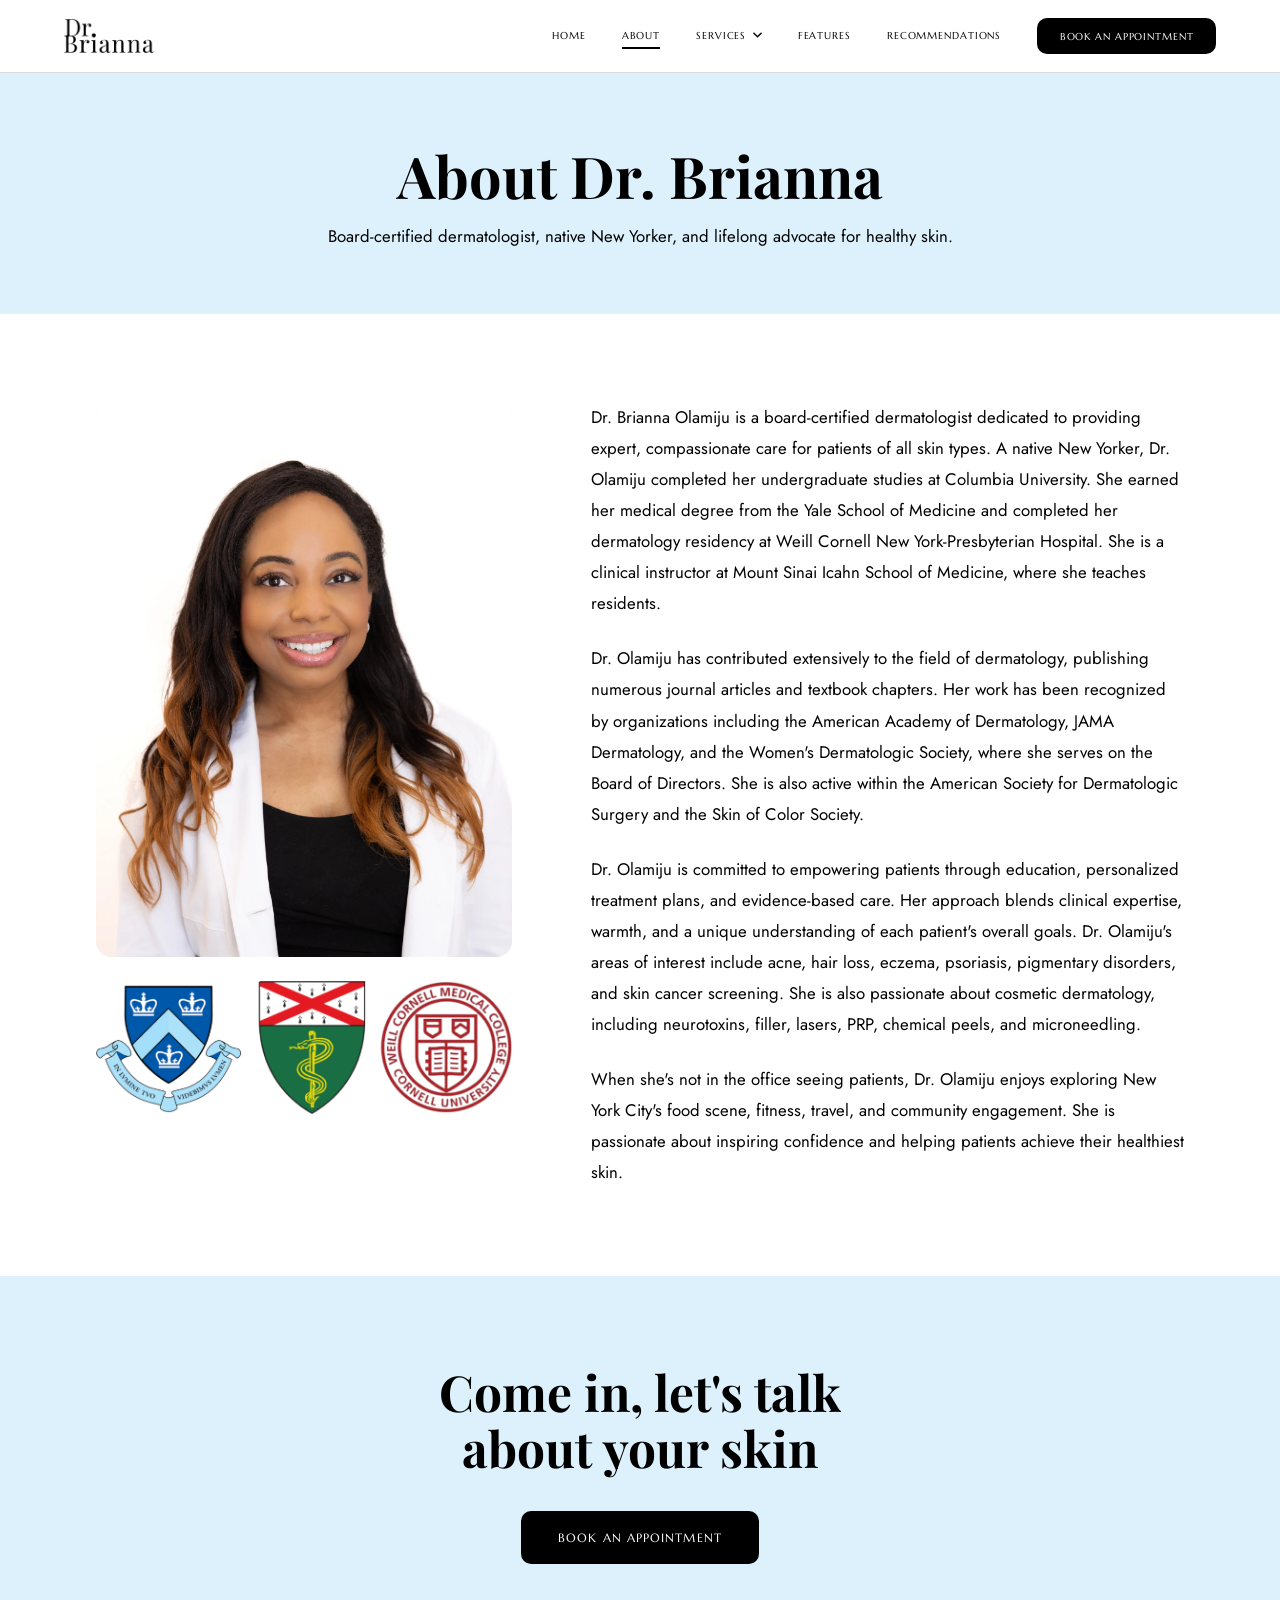
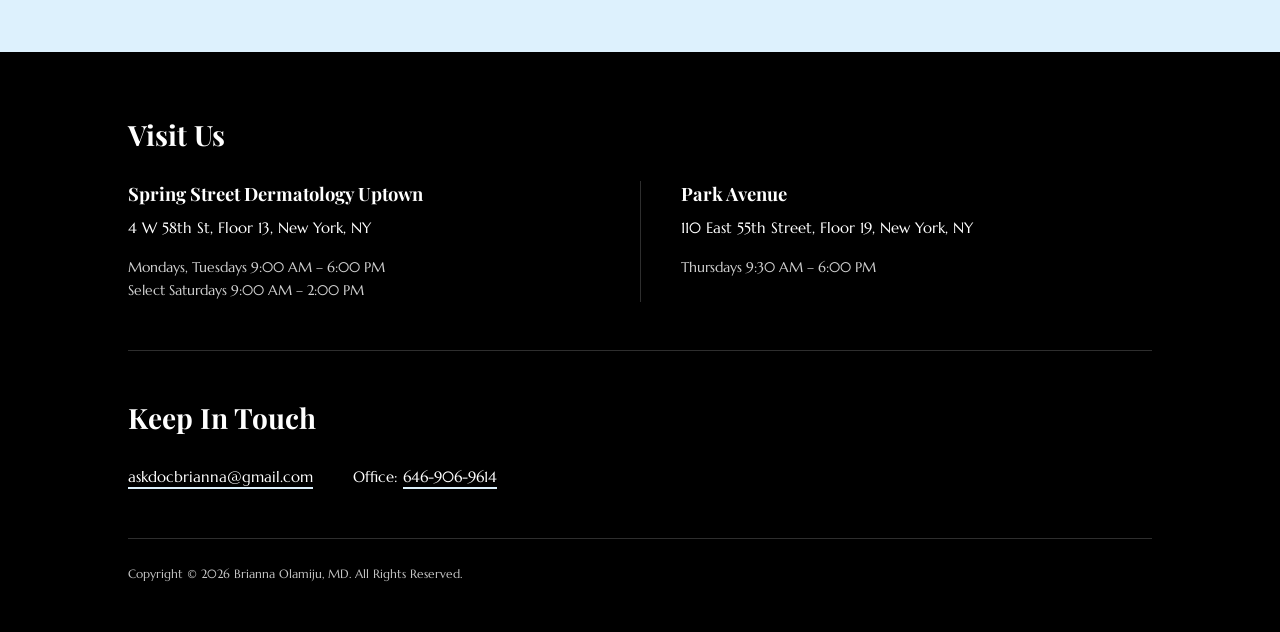
==== commit eabd5d2e: "Swap secondary/UI font to Marcellus Adds Marcellus to the shared Google Fonts <link> on all five pag" ====
--- a/about.html
+++ b/about.html
@@ -5,9 +5,13 @@
 <meta name="viewport" content="width=device-width, initial-scale=1.0">
 <title>About Dr. Brianna Olamiju | Board-Certified Dermatologist</title>
 <meta name="description" content="Meet Dr. Brianna Olamiju, a board-certified medical and cosmetic dermatologist in New York City dedicated to expert, compassionate care for patients of all skin types.">
+<link rel="icon" href="assets/favicon.ico" sizes="any">
+<link rel="icon" type="image/png" sizes="16x16" href="assets/favicon-16.png">
+<link rel="icon" type="image/png" sizes="32x32" href="assets/favicon-32.png">
+<link rel="apple-touch-icon" sizes="180x180" href="assets/apple-touch-icon.png">
 <link rel="preconnect" href="https://fonts.googleapis.com">
 <link rel="preconnect" href="https://fonts.gstatic.com" crossorigin>
-<link href="https://fonts.googleapis.com/css2?family=Playfair+Display:ital,wght@0,400;0,600;0,700;1,400&family=Jost:wght@300;400;500;600&display=swap" rel="stylesheet">
+<link href="https://fonts.googleapis.com/css2?family=Playfair+Display:ital,wght@0,400;0,600;0,700;1,400&family=Jost:wght@300;400;500;600&family=Marcellus&display=swap" rel="stylesheet">
 <link rel="stylesheet" href="styles.css">
 </head>
 <body>
--- a/styles.css
+++ b/styles.css
@@ -21,8 +21,18 @@
   --rule-tint: #DDF1FD;
   --shadow: 0 14px 34px rgba(0, 0, 0, 0.10);
 
+  /* --serif is the headline face (hero name, section headings, large
+     display text) — untouched by the Marcellus swap below.
+     --sans is still the body-copy face (paragraphs, bio text, service
+     descriptions) — also untouched.
+     --font-secondary is the UI/label face: nav links, every "Book an
+     Appointment" button, small tracked-out labels (the uppercase
+     subheading, pill-list group labels, press bylines, etc.), and the
+     footer's informational text. It used to just be --sans everywhere
+     these appeared; now it's its own token so the two can diverge. */
   --serif: 'Playfair Display', Georgia, serif;
   --sans: 'Jost', Helvetica, Arial, sans-serif;
+  --font-secondary: 'Marcellus', 'Playfair Display', Georgia, serif;
 
   --nav-h: 4.5rem;
 }
@@ -58,6 +68,11 @@
 @keyframes fadeIn {
   from { opacity: 0; }
   to   { opacity: 1; }
+}
+
+@keyframes fadeOutDown {
+  from { opacity: 1; transform: translateY(0); }
+  to   { opacity: 0; transform: translateY(10px); }
 }
 
 /* ---------- SHARED SECTION SHELL ---------- */
@@ -141,9 +156,10 @@
   color: var(--white);
   padding: 1.05rem 2.2rem;
   border-radius: 10px;
+  font-family: var(--font-secondary);
   font-size: 0.75rem;
-  font-weight: 600;
-  letter-spacing: 0.18em;
+  font-weight: 400;
+  letter-spacing: 0.09em;
   text-transform: uppercase;
   border: 2px solid var(--black);
   transition: background 0.25s ease, color 0.25s ease, transform 0.2s ease;
@@ -217,10 +233,10 @@
   border: none;
   padding: 0.35rem 0;
   cursor: pointer;
-  font-family: var(--sans);
-  font-size: 0.68rem;
-  font-weight: 600;
-  letter-spacing: 0.22em;
+  font-family: var(--font-secondary);
+  font-size: 0.62rem;
+  font-weight: 400;
+  letter-spacing: 0.09em;
   text-transform: uppercase;
   color: var(--black);
   border-bottom: 2px solid transparent;
@@ -284,8 +300,9 @@
 
 .nav-dropdown-panel a {
   display: inline-block;
+  font-family: var(--font-secondary);
   font-size: 0.85rem;
-  font-weight: 500;
+  font-weight: 400;
   color: var(--black);
   white-space: nowrap;
   border-bottom: 2px solid var(--tint);
@@ -324,56 +341,121 @@
   cursor: pointer;
 }
 
+/* three bars -> an X: each bar keeps its own transform origin at center,
+   so rotating it in place after sliding it to the middle bar's position
+   (their stacked centers are 6px apart — see the gap/height math above)
+   reads as one continuous X rather than a bar spinning off-axis. */
 .nav-toggle .bar {
   width: 20px;
   height: 2px;
   border-radius: 2px;
   background: var(--black);
-}
+  transition: transform 0.3s ease, opacity 0.2s ease;
+}
+
+.nav-toggle.is-open .bar:nth-child(1) { transform: translateY(6px) rotate(45deg); }
+.nav-toggle.is-open .bar:nth-child(2) { opacity: 0; }
+.nav-toggle.is-open .bar:nth-child(3) { transform: translateY(-6px) rotate(-45deg); }
+
+/* Full-screen panel, not a dropdown: it starts right under the sticky top
+   bar (which stays visible and in place above it) and fills the rest of
+   the viewport. [hidden] needs an explicit override here — an author
+   `display` on .mobile-menu would otherwise outrank the UA [hidden] rule
+   at equal specificity and the panel would never actually hide. */
+.mobile-menu[hidden] { display: none; }
 
 .mobile-menu {
-  position: absolute;
-  top: calc(100% + 0.6rem);
+  position: fixed;
+  top: var(--nav-h);
+  left: 0;
   right: 0;
-  min-width: 15rem;
+  bottom: 0;
   background: var(--white);
-  border: 1px solid var(--tint);
-  border-radius: 12px;
-  padding: 1.1rem 1.4rem;
-  box-shadow: var(--shadow);
   z-index: 60;
-}
-
+  display: flex;
+  flex-direction: column;
+  justify-content: center;
+  align-items: flex-start;
+  gap: 1.1rem;
+  padding: 2rem 2rem 3rem;
+  overflow-y: auto;
+}
+
+/* Closing plays this once (script.js adds the class, then swaps in
+   [hidden] once it finishes) instead of the instant cut [hidden] alone
+   would give it. 0.22s — quicker than any single word's 0.6s fade-in,
+   let alone the full ~1s staggered reveal — so dismissing feels snappy
+   next to the more leisurely, delightful entrance. */
+.mobile-menu.closing {
+  animation: fadeOutDown 0.22s ease forwards;
+}
+
+/* Body scroll locks behind the full-screen panel while it's open. */
+body.nav-menu-open { overflow: hidden; }
+
+/* .mobile-menu-link (a class, not the > a combinator) so .mobile-menu-cta
+   below — same specificity, later in the file — can still win back its
+   own font treatment for the one entry that isn't a plain "word". */
 .mobile-menu-link {
-  display: block;
-  margin-top: 0.9rem;
-  font-size: 0.68rem;
-  font-weight: 600;
-  letter-spacing: 0.22em;
-  text-transform: uppercase;
-  color: var(--black);
-  border-bottom: 2px solid var(--tint);
+  font-family: var(--serif);
+  font-weight: 400;
+  font-size: clamp(1.75rem, 8vw, 2.25rem);
+  line-height: 1.3;
+  letter-spacing: 0;
+  text-transform: none;
+  color: var(--black);
+  border-bottom: 2px solid transparent;
   padding-bottom: 2px;
   width: fit-content;
-}
-
-.mobile-menu > :first-child { margin-top: 0; }
-
-.mobile-menu-link:hover { border-bottom-color: var(--black); }
-
-/* Book an Appointment gets a filled pill instead of the plain underlined
-   link every other entry uses, so the one action on this menu stands out
-   rather than reading as just the last item in the list. */
+  opacity: 0;
+  animation: fadeInUp 0.6s ease forwards;
+}
+
+/* Every entry is a direct <a> child of the panel (the Services group is
+   already flattened into plain links by script.js), so position alone
+   staggers all of them, CTA included — each fades/lifts in on its own
+   beat, the same entrance the hero text uses, restarting every time the
+   panel goes from [hidden] to shown. */
+
+.mobile-menu > a:nth-child(1) { animation-delay: 0.1s; }
+.mobile-menu > a:nth-child(2) { animation-delay: 0.16s; }
+.mobile-menu > a:nth-child(3) { animation-delay: 0.22s; }
+.mobile-menu > a:nth-child(4) { animation-delay: 0.28s; }
+.mobile-menu > a:nth-child(5) { animation-delay: 0.34s; }
+.mobile-menu > a:nth-child(6) { animation-delay: 0.4s; }
+.mobile-menu > a:nth-child(7) { animation-delay: 0.46s; }
+
+.mobile-menu-link:hover,
+.mobile-menu-link:focus-visible,
+.mobile-menu-link:active {
+  border-bottom-color: var(--tint);
+}
+
+/* the page you're already on, underlined the same way it is in the
+   desktop nav (.nav-link.is-current) */
+.mobile-menu-link.is-current {
+  border-bottom-color: var(--black);
+}
+
+/* Book an Appointment keeps the site's normal CTA-pill treatment (small
+   uppercase sans, filled black) rather than the large serif words around
+   it — it's a button, not one of the "words," and staying visually
+   consistent with every other Book an Appointment button is what makes
+   it read as the one actionable item here. */
 .mobile-menu-cta {
+  font-family: var(--font-secondary);
+  font-size: 0.85rem;
+  font-weight: 400;
+  letter-spacing: 0.1em;
+  line-height: normal;
   justify-content: center;
   width: 100%;
-  margin-top: 1.5rem;
-  padding: 0.9rem 1rem;
+  margin-top: 0.75rem;
+  padding: 1rem 1rem;
   border-radius: 10px;
   background: var(--black);
   color: var(--white);
   border-bottom: none;
-  letter-spacing: 0.1em;
   white-space: nowrap;
 }
 
@@ -408,7 +490,7 @@
 
 .hero-name {
   font-family: var(--serif);
-  font-weight: 700;
+  font-weight: 400;
   font-size: clamp(2.75rem, 6.4vw, 5.25rem);
   line-height: 1;
   letter-spacing: -0.01em;
@@ -419,6 +501,21 @@
   animation-delay: 0.15s;
 }
 
+/* tucked close under the name, on purpose — this and .hero-name read as
+   one lockup, with .hero-tagline starting the next beat below */
+.hero-subheading {
+  margin: 0.5rem 0 0;
+  font-family: var(--font-secondary);
+  text-transform: uppercase;
+  letter-spacing: 0.09em;
+  font-size: 0.75rem;
+  font-weight: 400;
+  color: var(--black);
+  opacity: 0;
+  animation: fadeInUp 0.9s ease forwards;
+  animation-delay: 0.5s;
+}
+
 .hero-tagline {
   font-family: var(--serif);
   font-style: italic;
@@ -426,18 +523,6 @@
   font-size: clamp(1.15rem, 2.2vw, 1.65rem);
   line-height: 1.3;
   margin: 1.5rem 0 0;
-  color: var(--black);
-  opacity: 0;
-  animation: fadeInUp 0.9s ease forwards;
-  animation-delay: 0.5s;
-}
-
-.hero-subheading {
-  margin: 1.75rem 0 0;
-  text-transform: uppercase;
-  letter-spacing: 0.3em;
-  font-size: 0.75rem;
-  font-weight: 500;
   color: var(--black);
   opacity: 0;
   animation: fadeInUp 0.9s ease forwards;
@@ -459,6 +544,7 @@
 
 .hero-cta {
   margin-top: 2.25rem;
+  font-size: 0.85rem;
   opacity: 0;
   animation: fadeInUp 0.9s ease forwards;
   animation-delay: 1.3s;
@@ -549,9 +635,10 @@
   border: 1px dashed rgba(0, 0, 0, 0.25);
   border-radius: 16px;
   color: var(--black-soft);
+  font-family: var(--font-secondary);
   font-size: 0.75rem;
-  font-weight: 600;
-  letter-spacing: 0.22em;
+  font-weight: 400;
+  letter-spacing: 0.09em;
   text-transform: uppercase;
   text-align: center;
   padding: 1rem;
@@ -601,9 +688,10 @@
   padding: 0.9rem 1.6rem;
   border: 2px solid var(--black);
   border-radius: 999px;
+  font-family: var(--font-secondary);
   font-size: 0.72rem;
-  font-weight: 600;
-  letter-spacing: 0.2em;
+  font-weight: 400;
+  letter-spacing: 0.09em;
   text-transform: uppercase;
   color: var(--black);
   background: var(--white);
@@ -640,9 +728,10 @@
   background: #EDEDED;
   border: 1px solid var(--rule);
   border-radius: 10px;
+  font-family: var(--font-secondary);
   font-size: 0.65rem;
-  font-weight: 600;
-  letter-spacing: 0.16em;
+  font-weight: 400;
+  letter-spacing: 0.09em;
   text-transform: uppercase;
   color: var(--black-soft);
   text-align: center;
@@ -694,6 +783,11 @@
   text-align: center;
 }
 
+.media-contact-cta {
+  margin: 1.5rem 0 0;
+  text-align: center;
+}
+
 .inline-link {
   color: var(--black);
   border-bottom: 2px solid var(--tint);
@@ -735,10 +829,11 @@
 
 .quote-attribution {
   margin-top: 1rem;
+  font-family: var(--font-secondary);
   font-size: 0.72rem;
-  letter-spacing: 0.2em;
+  letter-spacing: 0.09em;
   text-transform: uppercase;
-  font-weight: 600;
+  font-weight: 400;
   color: var(--black-soft);
 }
 
@@ -843,9 +938,10 @@
 .subgroup + .subgroup { margin-top: 2rem; }
 
 .subgroup-heading {
+  font-family: var(--font-secondary);
   font-size: 0.72rem;
-  font-weight: 600;
-  letter-spacing: 0.22em;
+  font-weight: 400;
+  letter-spacing: 0.09em;
   text-transform: uppercase;
   color: var(--black);
   margin: 0 0 1rem;
@@ -935,9 +1031,10 @@
 
 .press-meta {
   grid-column: 2;
+  font-family: var(--font-secondary);
   font-size: 0.72rem;
-  font-weight: 600;
-  letter-spacing: 0.14em;
+  font-weight: 400;
+  letter-spacing: 0.09em;
   text-transform: uppercase;
   color: var(--black-soft);
 }
@@ -997,6 +1094,7 @@
 
 .location address {
   font-style: normal;
+  font-family: var(--font-secondary);
   font-size: 0.92rem;
   line-height: 1.7;
   color: var(--white);
@@ -1006,6 +1104,7 @@
 .location-hours { margin: 0; }
 
 .location-hours li {
+  font-family: var(--font-secondary);
   font-size: 0.85rem;
   line-height: 1.7;
   color: rgba(255, 255, 255, 0.82);
@@ -1019,6 +1118,7 @@
 }
 
 .footer-contact li {
+  font-family: var(--font-secondary);
   font-size: 0.95rem;
   line-height: 1.7;
   color: var(--white);
@@ -1040,6 +1140,7 @@
   margin: 3rem 0 0;
   padding-top: 1.5rem;
   border-top: 1px solid rgba(255, 255, 255, 0.18);
+  font-family: var(--font-secondary);
   font-size: 0.78rem;
   line-height: 1.7;
   color: rgba(255, 255, 255, 0.78);
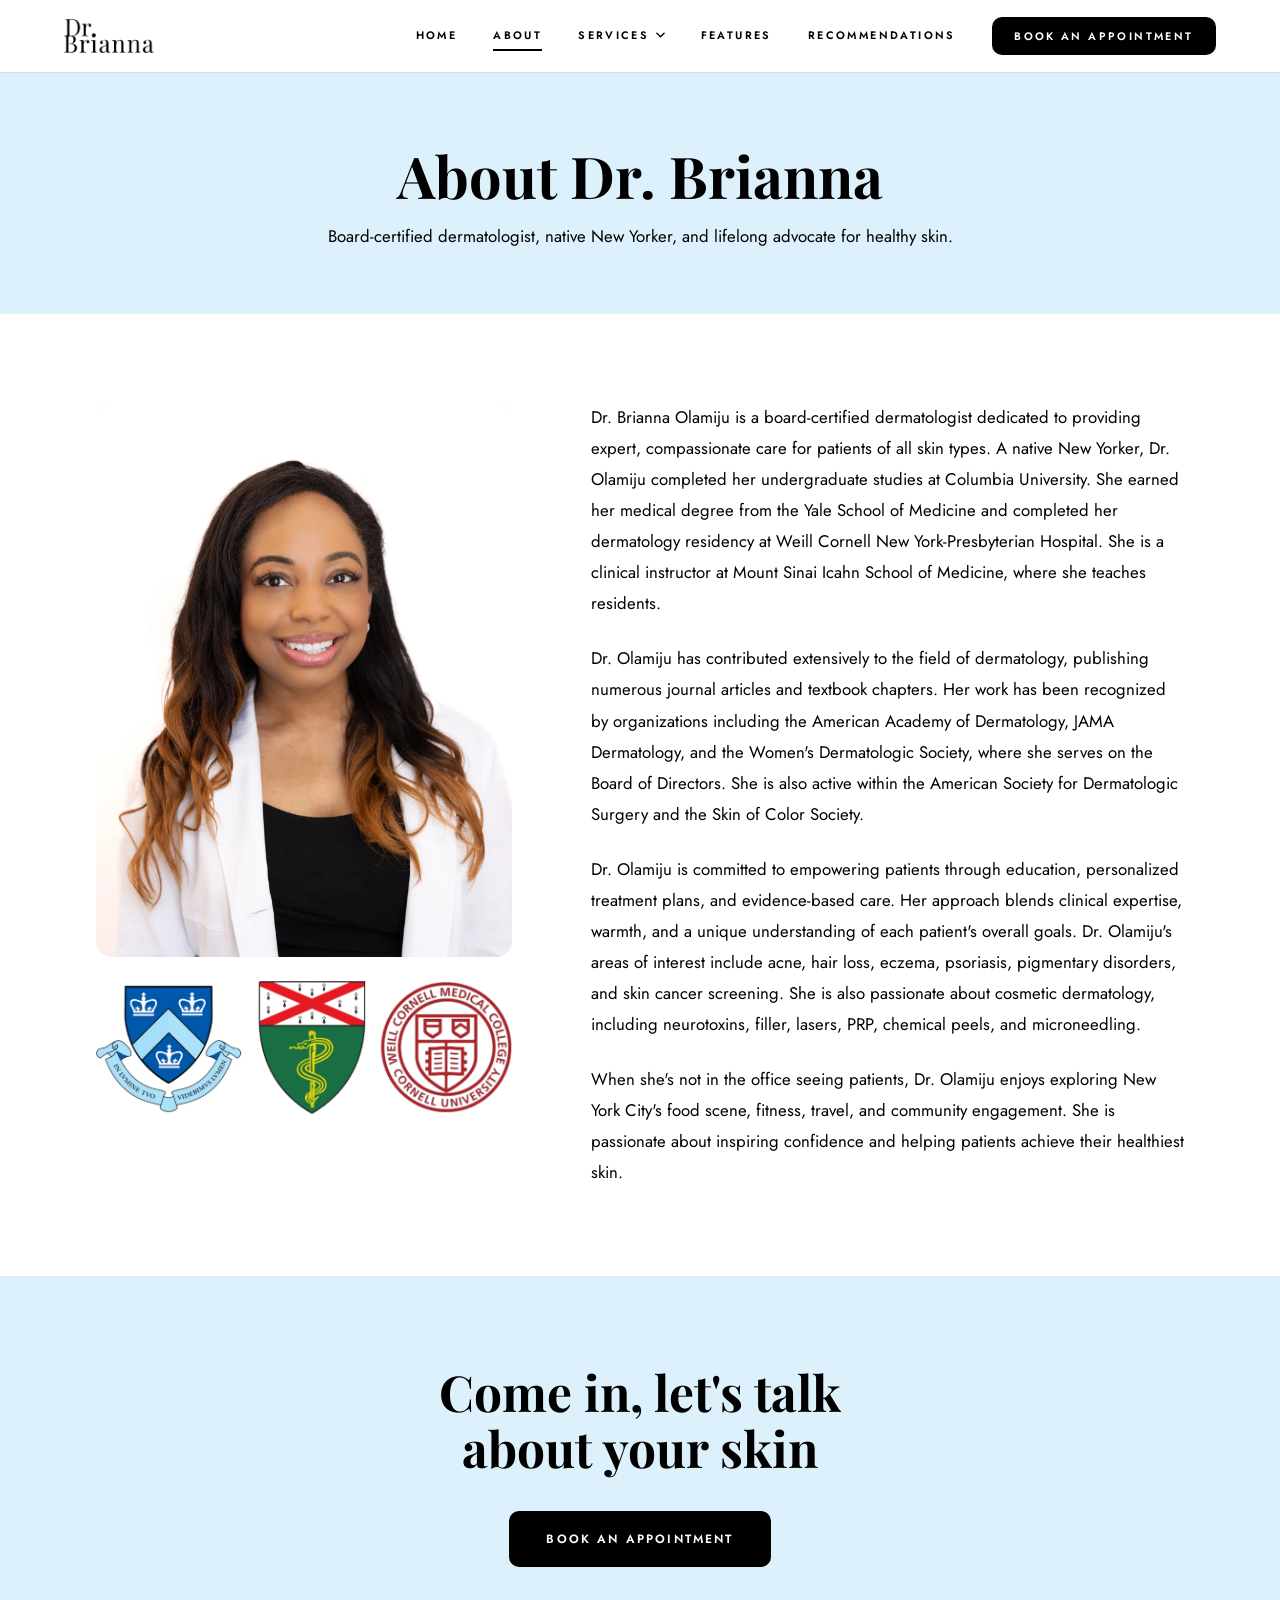
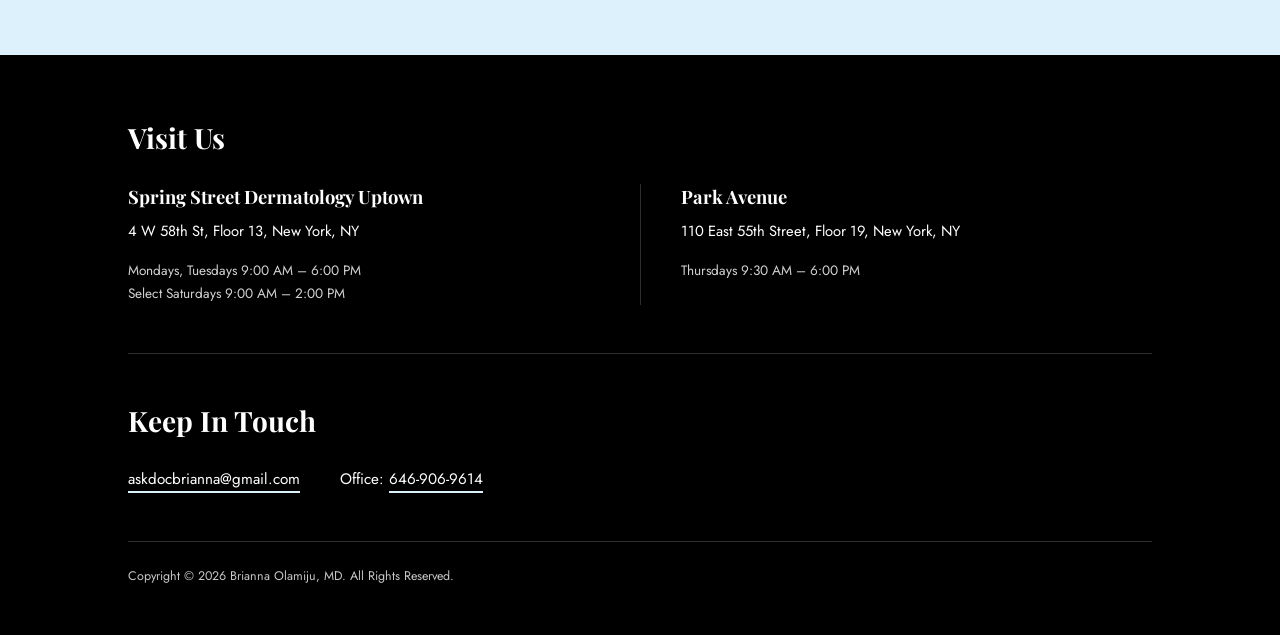
==== commit 4d2ebcb4: "Revert "Swap secondary/UI font to Marcellus" This reverts commit eabd5d2ecb1c521552f5edf4ba4bd0bde72" ====
--- a/about.html
+++ b/about.html
@@ -11,7 +11,7 @@
 <link rel="apple-touch-icon" sizes="180x180" href="assets/apple-touch-icon.png">
 <link rel="preconnect" href="https://fonts.googleapis.com">
 <link rel="preconnect" href="https://fonts.gstatic.com" crossorigin>
-<link href="https://fonts.googleapis.com/css2?family=Playfair+Display:ital,wght@0,400;0,600;0,700;1,400&family=Jost:wght@300;400;500;600&family=Marcellus&display=swap" rel="stylesheet">
+<link href="https://fonts.googleapis.com/css2?family=Playfair+Display:ital,wght@0,400;0,600;0,700;1,400&family=Jost:wght@300;400;500;600&display=swap" rel="stylesheet">
 <link rel="stylesheet" href="styles.css">
 </head>
 <body>
--- a/styles.css
+++ b/styles.css
@@ -21,18 +21,8 @@
   --rule-tint: #DDF1FD;
   --shadow: 0 14px 34px rgba(0, 0, 0, 0.10);
 
-  /* --serif is the headline face (hero name, section headings, large
-     display text) — untouched by the Marcellus swap below.
-     --sans is still the body-copy face (paragraphs, bio text, service
-     descriptions) — also untouched.
-     --font-secondary is the UI/label face: nav links, every "Book an
-     Appointment" button, small tracked-out labels (the uppercase
-     subheading, pill-list group labels, press bylines, etc.), and the
-     footer's informational text. It used to just be --sans everywhere
-     these appeared; now it's its own token so the two can diverge. */
   --serif: 'Playfair Display', Georgia, serif;
   --sans: 'Jost', Helvetica, Arial, sans-serif;
-  --font-secondary: 'Marcellus', 'Playfair Display', Georgia, serif;
 
   --nav-h: 4.5rem;
 }
@@ -156,10 +146,9 @@
   color: var(--white);
   padding: 1.05rem 2.2rem;
   border-radius: 10px;
-  font-family: var(--font-secondary);
   font-size: 0.75rem;
-  font-weight: 400;
-  letter-spacing: 0.09em;
+  font-weight: 600;
+  letter-spacing: 0.18em;
   text-transform: uppercase;
   border: 2px solid var(--black);
   transition: background 0.25s ease, color 0.25s ease, transform 0.2s ease;
@@ -233,10 +222,10 @@
   border: none;
   padding: 0.35rem 0;
   cursor: pointer;
-  font-family: var(--font-secondary);
-  font-size: 0.62rem;
-  font-weight: 400;
-  letter-spacing: 0.09em;
+  font-family: var(--sans);
+  font-size: 0.68rem;
+  font-weight: 600;
+  letter-spacing: 0.22em;
   text-transform: uppercase;
   color: var(--black);
   border-bottom: 2px solid transparent;
@@ -300,9 +289,8 @@
 
 .nav-dropdown-panel a {
   display: inline-block;
-  font-family: var(--font-secondary);
   font-size: 0.85rem;
-  font-weight: 400;
+  font-weight: 500;
   color: var(--black);
   white-space: nowrap;
   border-bottom: 2px solid var(--tint);
@@ -443,9 +431,9 @@
    consistent with every other Book an Appointment button is what makes
    it read as the one actionable item here. */
 .mobile-menu-cta {
-  font-family: var(--font-secondary);
+  font-family: var(--sans);
   font-size: 0.85rem;
-  font-weight: 400;
+  font-weight: 600;
   letter-spacing: 0.1em;
   line-height: normal;
   justify-content: center;
@@ -505,11 +493,10 @@
    one lockup, with .hero-tagline starting the next beat below */
 .hero-subheading {
   margin: 0.5rem 0 0;
-  font-family: var(--font-secondary);
   text-transform: uppercase;
-  letter-spacing: 0.09em;
+  letter-spacing: 0.3em;
   font-size: 0.75rem;
-  font-weight: 400;
+  font-weight: 500;
   color: var(--black);
   opacity: 0;
   animation: fadeInUp 0.9s ease forwards;
@@ -635,10 +622,9 @@
   border: 1px dashed rgba(0, 0, 0, 0.25);
   border-radius: 16px;
   color: var(--black-soft);
-  font-family: var(--font-secondary);
   font-size: 0.75rem;
-  font-weight: 400;
-  letter-spacing: 0.09em;
+  font-weight: 600;
+  letter-spacing: 0.22em;
   text-transform: uppercase;
   text-align: center;
   padding: 1rem;
@@ -688,10 +674,9 @@
   padding: 0.9rem 1.6rem;
   border: 2px solid var(--black);
   border-radius: 999px;
-  font-family: var(--font-secondary);
   font-size: 0.72rem;
-  font-weight: 400;
-  letter-spacing: 0.09em;
+  font-weight: 600;
+  letter-spacing: 0.2em;
   text-transform: uppercase;
   color: var(--black);
   background: var(--white);
@@ -728,10 +713,9 @@
   background: #EDEDED;
   border: 1px solid var(--rule);
   border-radius: 10px;
-  font-family: var(--font-secondary);
   font-size: 0.65rem;
-  font-weight: 400;
-  letter-spacing: 0.09em;
+  font-weight: 600;
+  letter-spacing: 0.16em;
   text-transform: uppercase;
   color: var(--black-soft);
   text-align: center;
@@ -829,11 +813,10 @@
 
 .quote-attribution {
   margin-top: 1rem;
-  font-family: var(--font-secondary);
   font-size: 0.72rem;
-  letter-spacing: 0.09em;
+  letter-spacing: 0.2em;
   text-transform: uppercase;
-  font-weight: 400;
+  font-weight: 600;
   color: var(--black-soft);
 }
 
@@ -938,10 +921,9 @@
 .subgroup + .subgroup { margin-top: 2rem; }
 
 .subgroup-heading {
-  font-family: var(--font-secondary);
   font-size: 0.72rem;
-  font-weight: 400;
-  letter-spacing: 0.09em;
+  font-weight: 600;
+  letter-spacing: 0.22em;
   text-transform: uppercase;
   color: var(--black);
   margin: 0 0 1rem;
@@ -1031,10 +1013,9 @@
 
 .press-meta {
   grid-column: 2;
-  font-family: var(--font-secondary);
   font-size: 0.72rem;
-  font-weight: 400;
-  letter-spacing: 0.09em;
+  font-weight: 600;
+  letter-spacing: 0.14em;
   text-transform: uppercase;
   color: var(--black-soft);
 }
@@ -1094,7 +1075,6 @@
 
 .location address {
   font-style: normal;
-  font-family: var(--font-secondary);
   font-size: 0.92rem;
   line-height: 1.7;
   color: var(--white);
@@ -1104,7 +1084,6 @@
 .location-hours { margin: 0; }
 
 .location-hours li {
-  font-family: var(--font-secondary);
   font-size: 0.85rem;
   line-height: 1.7;
   color: rgba(255, 255, 255, 0.82);
@@ -1118,7 +1097,6 @@
 }
 
 .footer-contact li {
-  font-family: var(--font-secondary);
   font-size: 0.95rem;
   line-height: 1.7;
   color: var(--white);
@@ -1140,7 +1118,6 @@
   margin: 3rem 0 0;
   padding-top: 1.5rem;
   border-top: 1px solid rgba(255, 255, 255, 0.18);
-  font-family: var(--font-secondary);
   font-size: 0.78rem;
   line-height: 1.7;
   color: rgba(255, 255, 255, 0.78);
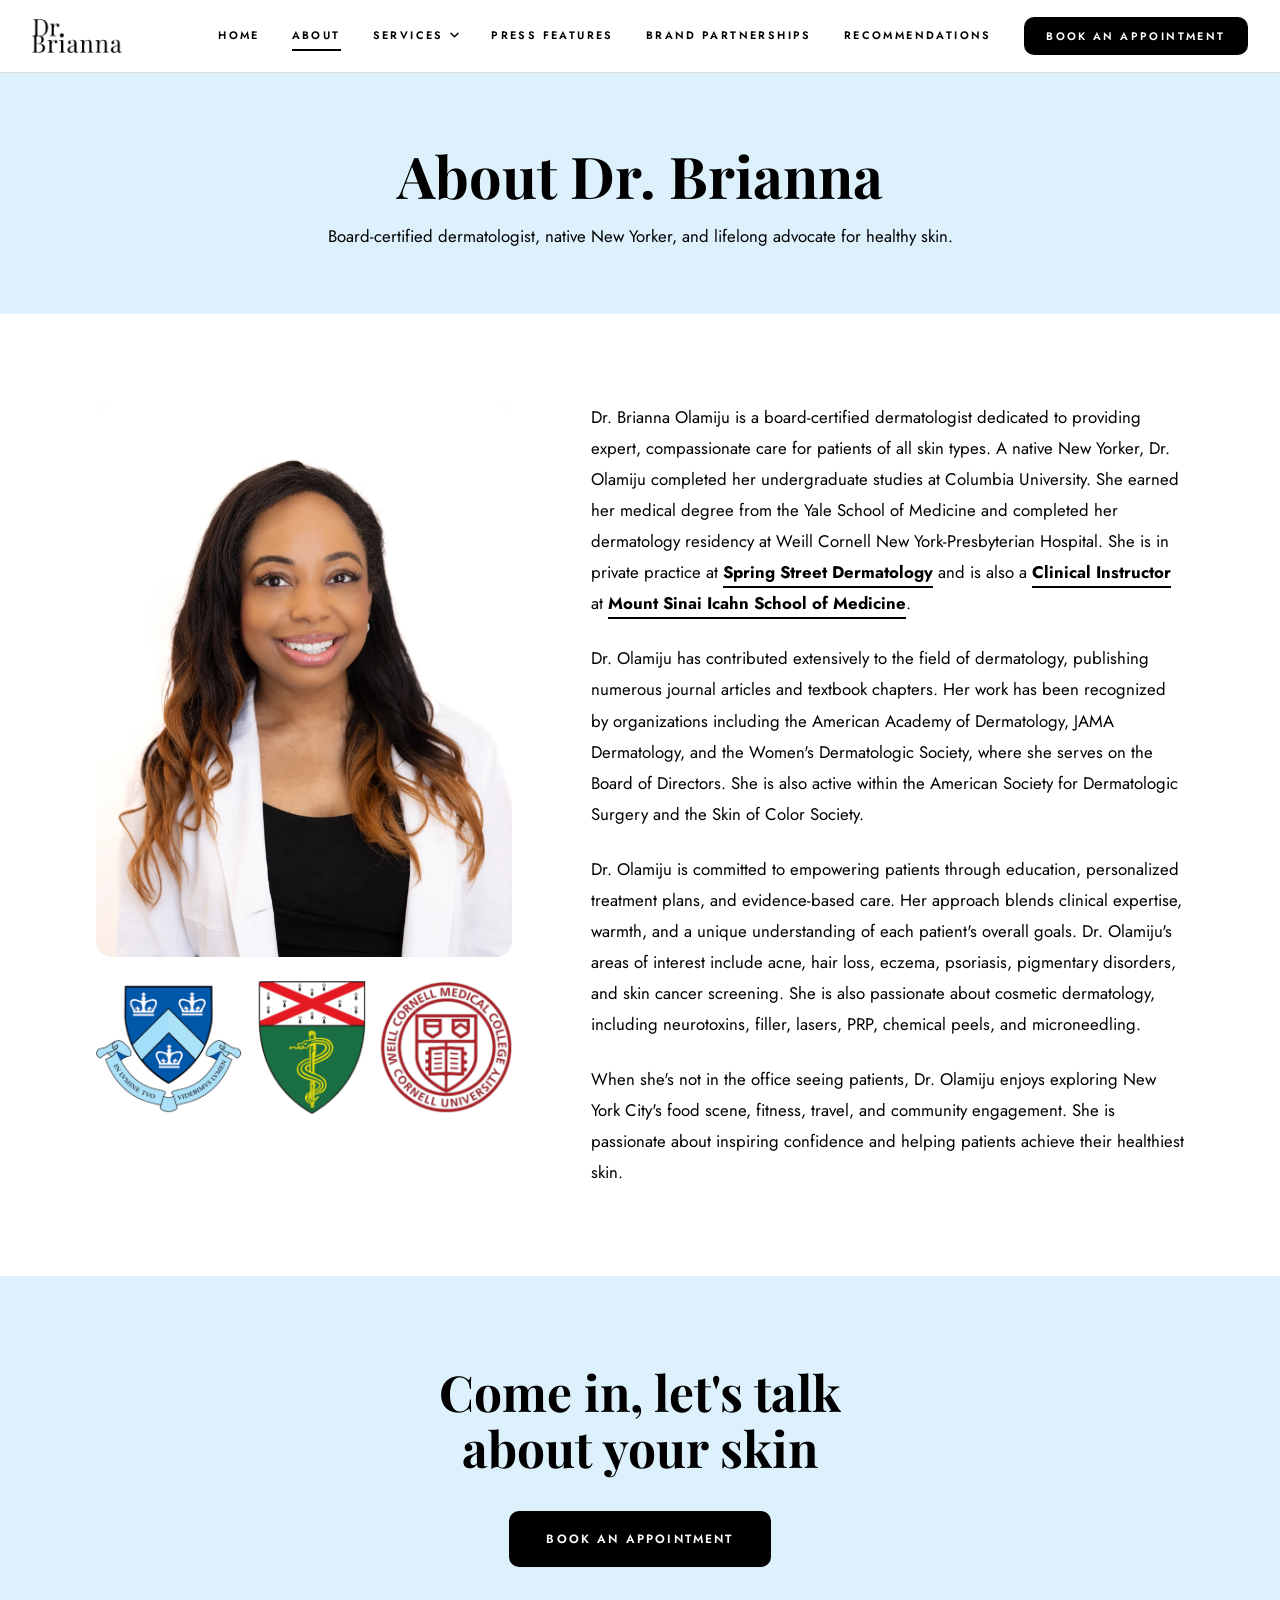
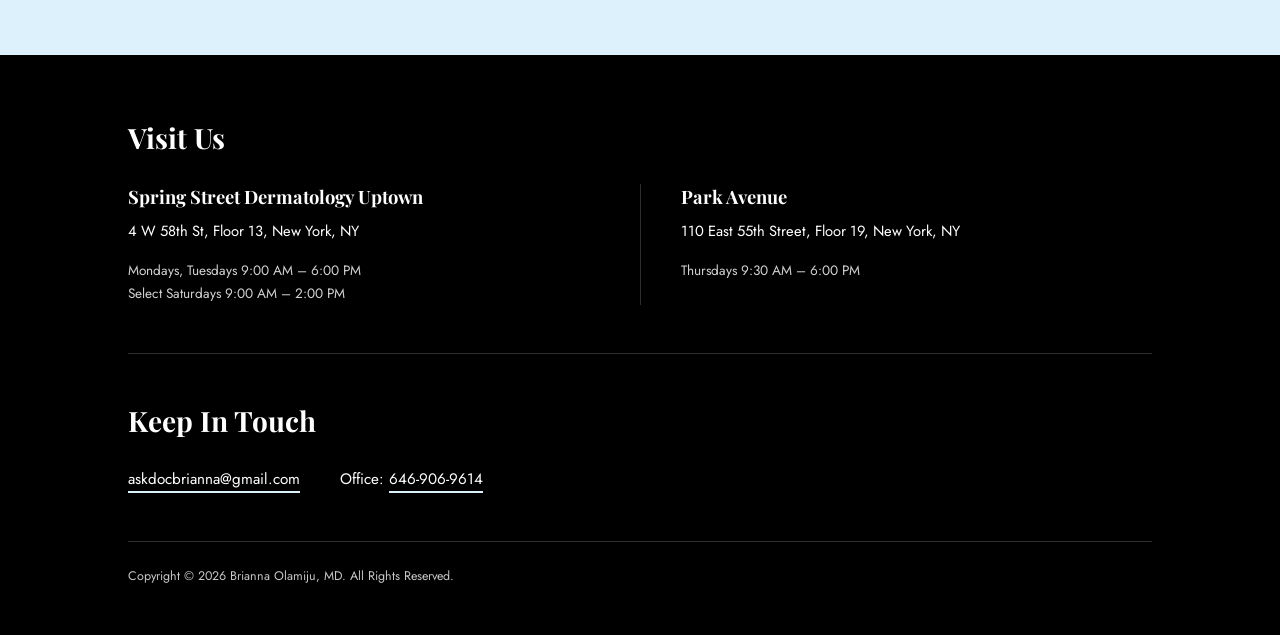
==== commit 3c67b940: "Add private practice + Mount Sinai instructor line to bio (Brianna's request) Appended to the end of" ====
--- a/about.html
+++ b/about.html
@@ -57,8 +57,10 @@
             native New Yorker, Dr. Olamiju completed her undergraduate studies at
             Columbia University. She earned her medical degree from the Yale School
             of Medicine and completed her dermatology residency at Weill Cornell
-            New York-Presbyterian Hospital. She is a clinical instructor at Mount
-            Sinai Icahn School of Medicine, where she teaches residents.
+            New York-Presbyterian Hospital. She is in private practice at
+            <span class="credential">Spring Street Dermatology</span> and is also a
+            <span class="credential">Clinical Instructor</span> at
+            <span class="credential">Mount Sinai Icahn School of Medicine</span>.
           </p>
           <p>
             Dr. Olamiju has contributed extensively to the field of dermatology,
--- a/styles.css
+++ b/styles.css
@@ -89,15 +89,6 @@
   max-width: 46rem;
 }
 
-.eyebrow {
-  text-transform: uppercase;
-  letter-spacing: 0.35em;
-  font-size: 0.7rem;
-  color: var(--black-soft);
-  font-weight: 600;
-  margin: 0 0 1.25rem;
-}
-
 .section-heading {
   font-family: var(--serif);
   font-weight: 700;
@@ -121,6 +112,14 @@
 }
 
 .body-text:last-child { margin-bottom: 0; }
+
+/* Emphasis for named credentials within a paragraph — same rule style as
+   .text-link's hover state (2px black border-bottom), just always on. */
+.credential {
+  font-weight: 700;
+  border-bottom: 2px solid var(--black);
+  padding-bottom: 2px;
+}
 
 /* The standard "keep going" link: black ink, tint underline. */
 .text-link {
@@ -179,7 +178,7 @@
 }
 
 .topnav-inner {
-  max-width: 76rem;
+  max-width: 82rem;
   margin: 0 auto;
   min-height: var(--nav-h);
   padding: 0 2rem;
@@ -203,7 +202,7 @@
 .nav-links {
   display: flex;
   align-items: center;
-  gap: 2.25rem;
+  gap: 2rem;
   margin-left: auto;
 }
 
@@ -556,6 +555,55 @@
   height: auto;
 }
 
+/* ---------- CREDENTIAL STRIP (full-width trust bar under the hero) ---------- */
+
+/* Flat band, edge to edge — no card, no shadow, no border around the
+   whole strip. Hairlines top/bottom only, so it reads as its own band
+   rather than bleeding into the tint section right after it. */
+.credential-strip {
+  background: var(--tint);
+  border-top: 1px solid rgba(0, 0, 0, 0.08);
+  border-bottom: 1px solid rgba(0, 0, 0, 0.08);
+  padding: 1.75rem 2rem;
+}
+
+.credential-strip-inner {
+  max-width: 68rem;
+  margin: 0 auto;
+  display: flex;
+  align-items: center;
+  justify-content: center;
+  flex-wrap: wrap;
+}
+
+/* Same uppercase/letter-spacing treatment as .nav-link — the established
+   sans-serif system, not a new typeface. */
+.credential-strip-item {
+  font-family: var(--sans);
+  font-weight: 600;
+  font-size: 0.7rem;
+  letter-spacing: 0.22em;
+  text-transform: uppercase;
+  color: var(--black);
+  text-align: center;
+}
+
+.credential-strip-divider {
+  width: 1px;
+  height: 1rem;
+  background: rgba(0, 0, 0, 0.22);
+  margin: 0 1.75rem;
+  flex-shrink: 0;
+}
+
+/* Just above the stacking breakpoint, the three names don't quite fit
+   one line at full desktop spacing — tighten rather than let it wrap
+   awkwardly mid-item. */
+@media (min-width: 901px) and (max-width: 1100px) {
+  .credential-strip-item { font-size: 0.62rem; letter-spacing: 0.14em; }
+  .credential-strip-divider { margin: 0 1rem; }
+}
+
 /* ---------- SERVICE CARDS ---------- */
 
 .card-grid {
@@ -696,30 +744,14 @@
   fill: currentColor;
 }
 
-/* ---------- INSTAGRAM TILE ROW (static placeholder) ---------- */
-
-.ig-grid {
-  display: grid;
-  grid-template-columns: repeat(auto-fit, minmax(10rem, 1fr));
-  gap: 1rem;
+/* ---------- INSTAGRAM FEED (live, via Taggbox) ---------- */
+
+.ig-feed {
+  height: 34rem;
+  max-height: 70vh;
   margin-top: 2.25rem;
-}
-
-.ig-tile {
-  display: flex;
-  align-items: center;
-  justify-content: center;
-  aspect-ratio: 1 / 1;
-  background: #EDEDED;
-  border: 1px solid var(--rule);
   border-radius: 10px;
-  font-size: 0.65rem;
-  font-weight: 600;
-  letter-spacing: 0.16em;
-  text-transform: uppercase;
-  color: var(--black-soft);
-  text-align: center;
-  padding: 0.5rem;
+  overflow: hidden;
 }
 
 /* ---------- AS SEEN IN ---------- */
@@ -731,9 +763,20 @@
   margin: 2.5rem 0 2.25rem;
 }
 
-/* the features page carries six outlets rather than four, so it gets its
-   own column count at each breakpoint below instead of .logo-row's */
-.logo-row-6 { grid-template-columns: repeat(3, minmax(0, 1fr)); }
+/* The features page carries a variable number of outlets (currently
+   seven), so unlike .logo-row's fixed 4-item grid, this is flexbox with
+   justify-content:center — a wrapped incomplete last row centers itself
+   automatically instead of leaving a lone logo stranded on the left. */
+.logo-row-6 {
+  display: flex;
+  flex-wrap: wrap;
+  justify-content: center;
+}
+
+.logo-row-6 .logo-box {
+  flex: 0 0 calc((100% - 2 * 1.25rem) / 3);
+  max-width: calc((100% - 2 * 1.25rem) / 3);
+}
 
 .logo-box {
   display: flex;
@@ -749,6 +792,13 @@
   font-size: 1.05rem;
   color: var(--black);
   text-align: center;
+  transition: transform 0.25s ease, box-shadow 0.25s ease, background 0.25s ease;
+}
+
+.logo-box:hover {
+  transform: translateY(-4px);
+  box-shadow: var(--shadow);
+  background: var(--tint);
 }
 
 .logo-box img {
@@ -803,21 +853,11 @@
 .quote-block blockquote {
   margin: 0;
   font-family: var(--serif);
-  font-style: italic;
   font-weight: 400;
   font-size: clamp(1.02rem, 1.45vw, 1.22rem);
   line-height: 1.65;
   color: var(--black);
   text-wrap: pretty;
-}
-
-.quote-attribution {
-  margin-top: 1rem;
-  font-size: 0.72rem;
-  letter-spacing: 0.2em;
-  text-transform: uppercase;
-  font-weight: 600;
-  color: var(--black-soft);
 }
 
 /* ---------- CLOSING CTA ---------- */
@@ -861,6 +901,10 @@
   color: var(--black);
   text-wrap: balance;
 }
+
+/* .page-head is always a tint wash, so a link's usual tint underline
+   would vanish into it -- ink it black here, same fix as elsewhere. */
+.page-head .inline-link { border-bottom-color: var(--black); }
 
 /* ---------- ABOUT PAGE ---------- */
 
@@ -944,12 +988,21 @@
   font-size: 0.9rem;
   line-height: 1.35;
   color: var(--black);
+  transition: transform 0.2s ease, box-shadow 0.2s ease, background 0.2s ease, border-color 0.2s ease, color 0.2s ease;
 }
 
 /* inverted on a tint band so the pills stay legible against the wash */
 .section-tint .pill-list li {
   background: var(--white);
   border-color: var(--white);
+}
+
+.pill-list li:hover {
+  transform: translateY(-2px);
+  box-shadow: var(--shadow);
+  background: var(--black);
+  border-color: var(--black);
+  color: var(--white);
 }
 
 /* ---------- FEATURES PAGE: PRESS INDEX ---------- */
@@ -1020,6 +1073,81 @@
   color: var(--black-soft);
 }
 
+/* ---------- BRAND PARTNERSHIPS PAGE ---------- */
+
+/* Flexbox rather than grid: with justify-content:center, a wrapped
+   incomplete last line (5 tiles / 3 columns leaves 2 on the final row)
+   centers itself automatically — grid has no equivalent for that without
+   extra markup or nth-child hacks. */
+.brand-grid {
+  display: flex;
+  flex-wrap: wrap;
+  justify-content: center;
+  gap: 3rem 2rem;
+}
+
+.brand-tile {
+  display: flex;
+  flex-direction: column;
+  align-items: center;
+  gap: 1.1rem;
+  flex: 0 0 calc((100% - 4rem) / 3);
+  max-width: calc((100% - 4rem) / 3);
+}
+
+/* Light tint placeholder behind the embed — Instagram's own blockquote
+   already carries a native loading skeleton (the grey placeholder blocks
+   baked into its markup) that paints immediately, so this is only ever
+   visible for an instant before that, and again fills the gap in height
+   between that skeleton and the real iframe embed.js swaps in. */
+.brand-embed-wrap {
+  width: 100%;
+  max-width: 540px;
+  min-height: 590px;
+  background: var(--tint);
+  border-radius: 12px;
+  overflow: hidden;
+}
+
+/* Instagram hard-codes min-width:326px inline (on both the placeholder
+   blockquote and the iframe that replaces it), which is wider than the
+   content column on ~360px phones and clips the card's right edge. */
+.brand-embed-wrap .instagram-media { min-width: 0 !important; }
+
+/* The brand's own logo, above the embed rather than below. The wrap is a
+   fixed-height box (not the image itself) so every tile reserves the same
+   vertical space here regardless of that brand's own logo proportions —
+   a short wide wordmark and a tall stacked lockup both center within it,
+   which keeps every row's embeds starting at the same height instead of
+   drifting down under whichever logo happens to render tallest. */
+.brand-tile-logo-wrap {
+  display: flex;
+  align-items: center;
+  justify-content: center;
+  width: 100%;
+  height: 1.65rem;
+}
+
+.brand-tile-logo {
+  display: block;
+  max-height: 100%;
+  max-width: 100%;
+  width: auto;
+  height: auto;
+}
+
+@media (max-width: 900px) {
+  .brand-tile {
+    flex-basis: calc((100% - 2rem) / 2);
+    max-width: calc((100% - 2rem) / 2);
+  }
+}
+
+@media (max-width: 768px) {
+  .brand-tile { flex-basis: 100%; max-width: 100%; }
+  .brand-tile-logo-wrap { height: 2.1rem; }
+}
+
 /* ---------- SITE FOOTER (persistent, injected by script.js) ---------- */
 
 .site-footer {
@@ -1136,6 +1264,8 @@
 
 .reduced-motion .service-card:hover,
 .reduced-motion .social-link:hover,
+.reduced-motion .logo-box:hover,
+.reduced-motion .pill-list li:hover,
 .reduced-motion .btn:hover { transform: none; }
 
 /* ---------- RESPONSIVE: BELOW 900px ---------- */
@@ -1170,10 +1300,33 @@
 
   .hero-portrait { max-width: 18rem; }
 
+  /* stacked, centered; dividers rotate from vertical bars to thin
+     horizontal rules between lines rather than disappearing. Shares the
+     hero's own 900px breakpoint rather than the usual 768px one — the
+     three institution names don't fit on one line below that width, and
+     switching in step with the hero avoids an in-between zone where the
+     row would wrap mid-item. */
+  .credential-strip { padding: 1.5rem 1.5rem; }
+
+  .credential-strip-inner {
+    flex-direction: column;
+    gap: 0.85rem;
+  }
+
+  .credential-strip-divider {
+    width: 2rem;
+    height: 1px;
+    margin: 0;
+  }
+
   .card-grid { grid-template-columns: minmax(0, 1fr); }
 
-  .logo-row,
-  .logo-row-6 { grid-template-columns: repeat(2, minmax(0, 1fr)); }
+  .logo-row { grid-template-columns: repeat(2, minmax(0, 1fr)); }
+
+  .logo-row-6 .logo-box {
+    flex-basis: calc((100% - 1.25rem) / 2);
+    max-width: calc((100% - 1.25rem) / 2);
+  }
 
   /* stacked, with the divider moving from the side to between them */
   .locations { grid-template-columns: minmax(0, 1fr); }
@@ -1235,7 +1388,7 @@
 }
 
 @media (max-width: 480px) {
-  .logo-row,
-  .logo-row-6 { grid-template-columns: minmax(0, 1fr); }
+  .logo-row { grid-template-columns: minmax(0, 1fr); }
+  .logo-row-6 .logo-box { flex-basis: 100%; max-width: 100%; }
   .footer-contact { gap: 0.5rem; flex-direction: column; }
 }
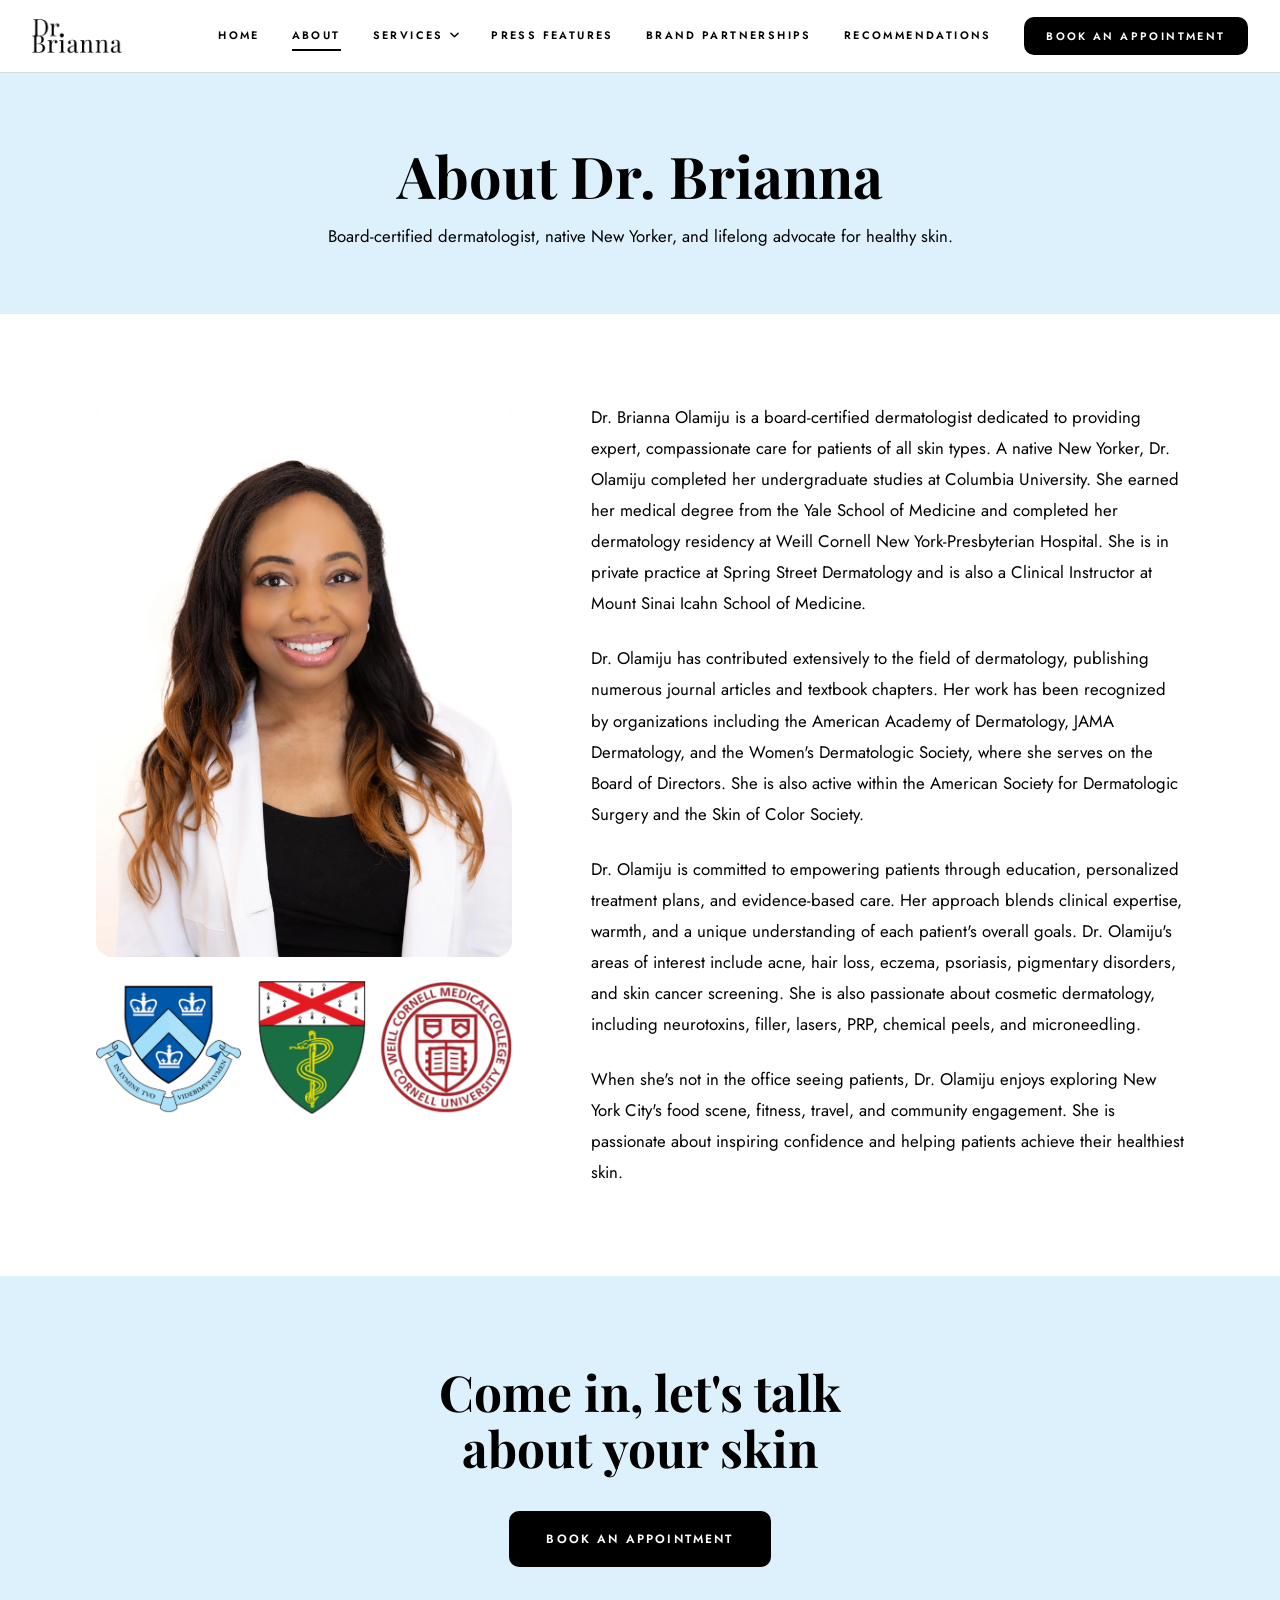
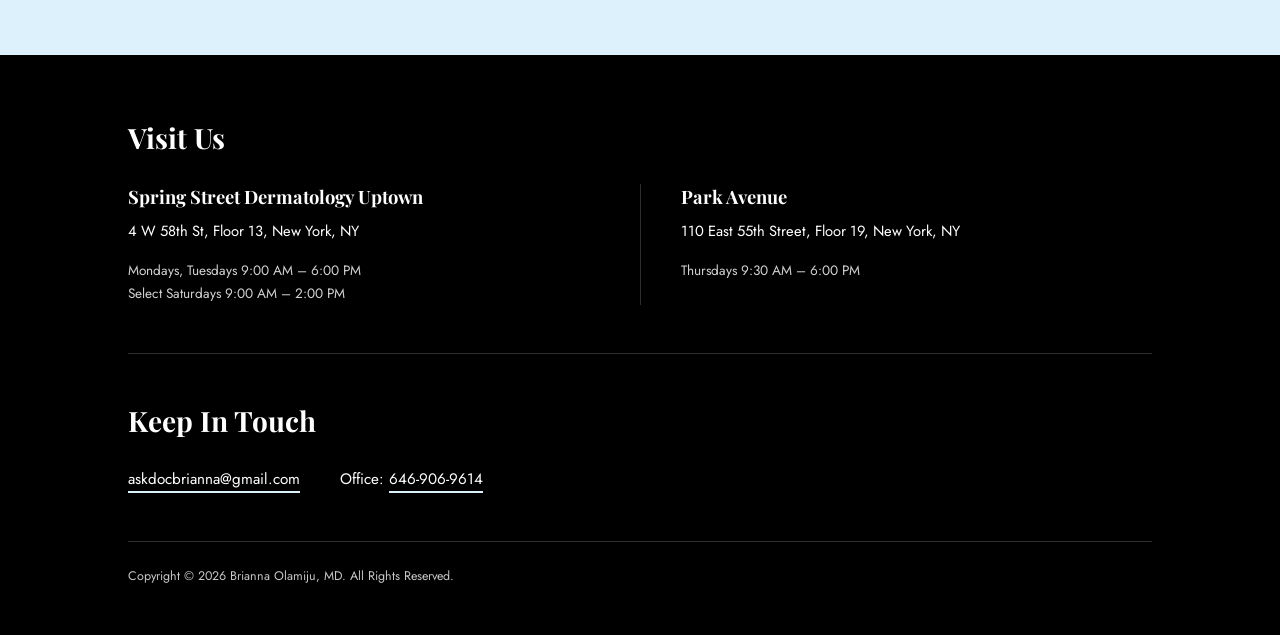
==== commit 5539f245: "Remove underlining from about.html bio -- plain text throughout The about page's fuller bio was neve" ====
--- a/about.html
+++ b/about.html
@@ -58,9 +58,8 @@
             Columbia University. She earned her medical degree from the Yale School
             of Medicine and completed her dermatology residency at Weill Cornell
             New York-Presbyterian Hospital. She is in private practice at
-            <span class="credential">Spring Street Dermatology</span> and is also a
-            <span class="credential">Clinical Instructor</span> at
-            <span class="credential">Mount Sinai Icahn School of Medicine</span>.
+            Spring Street Dermatology and is also a Clinical Instructor at
+            Mount Sinai Icahn School of Medicine.
           </p>
           <p>
             Dr. Olamiju has contributed extensively to the field of dermatology,
